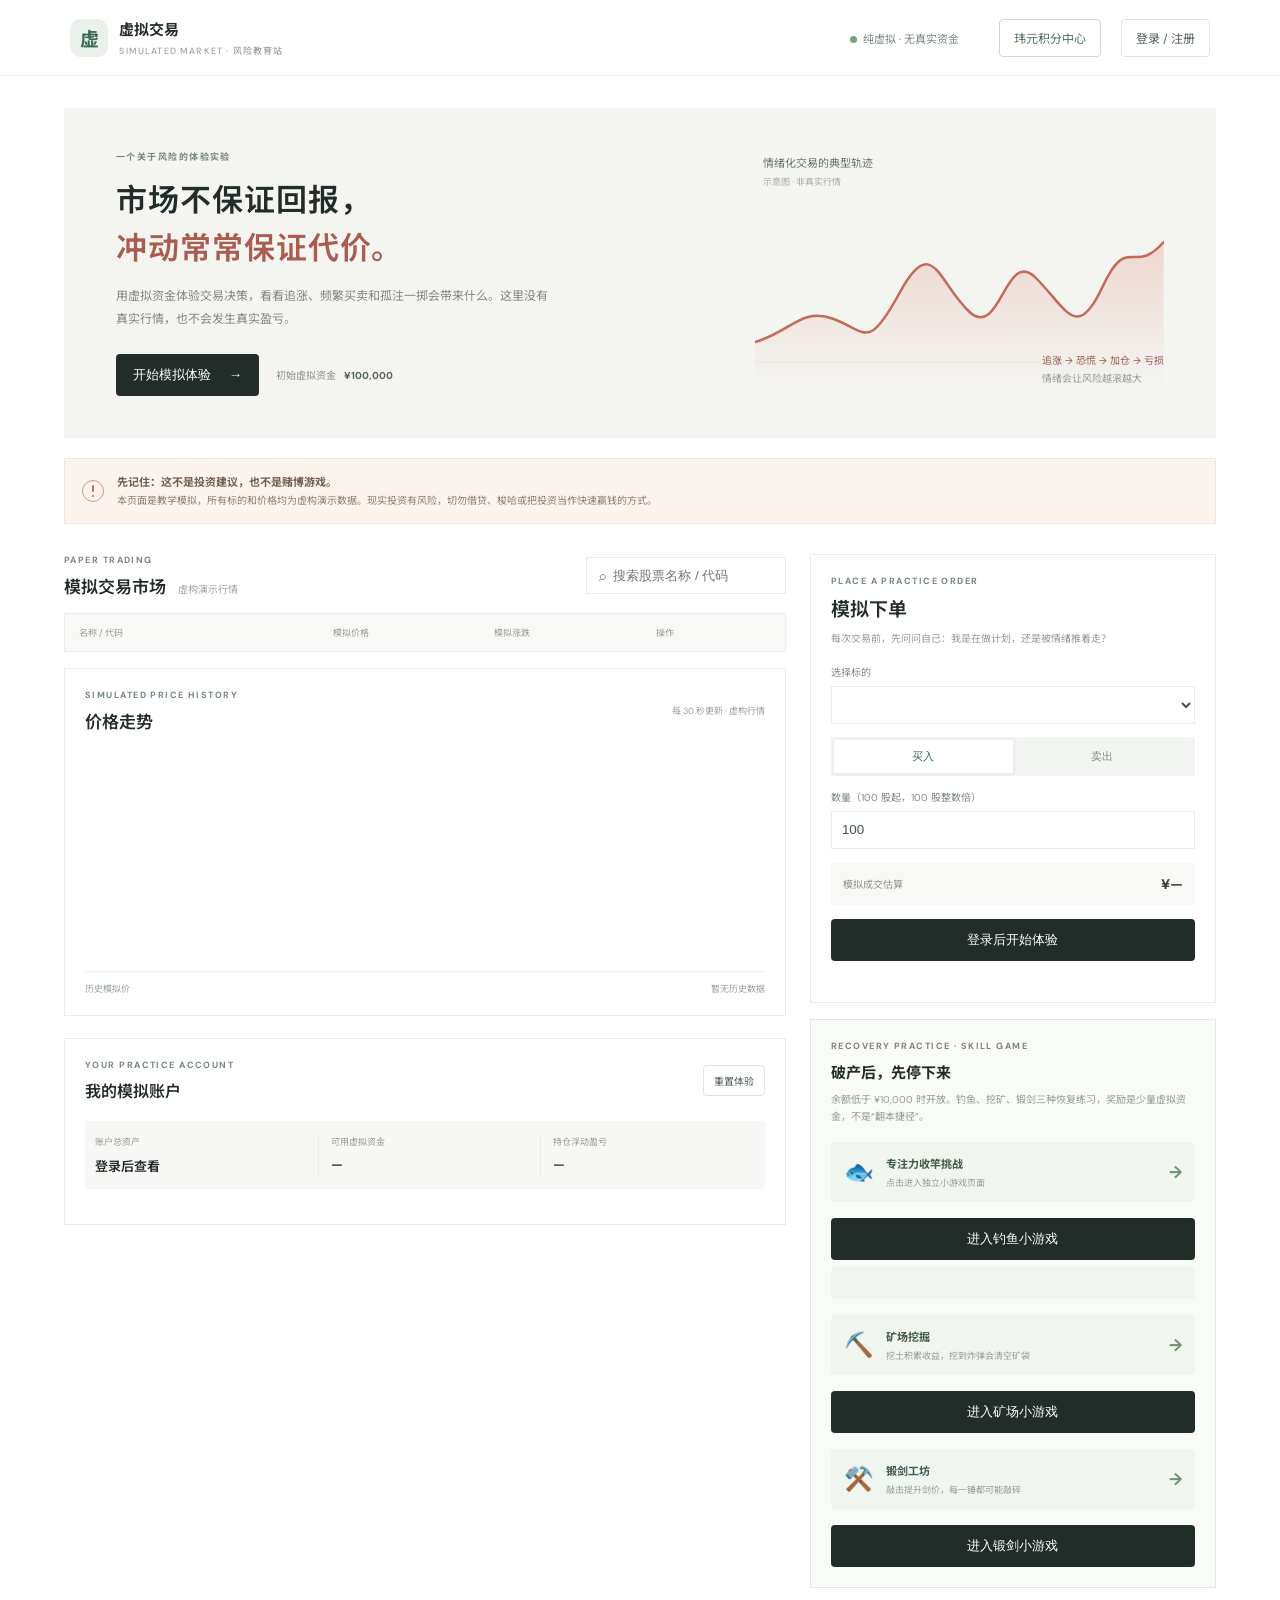
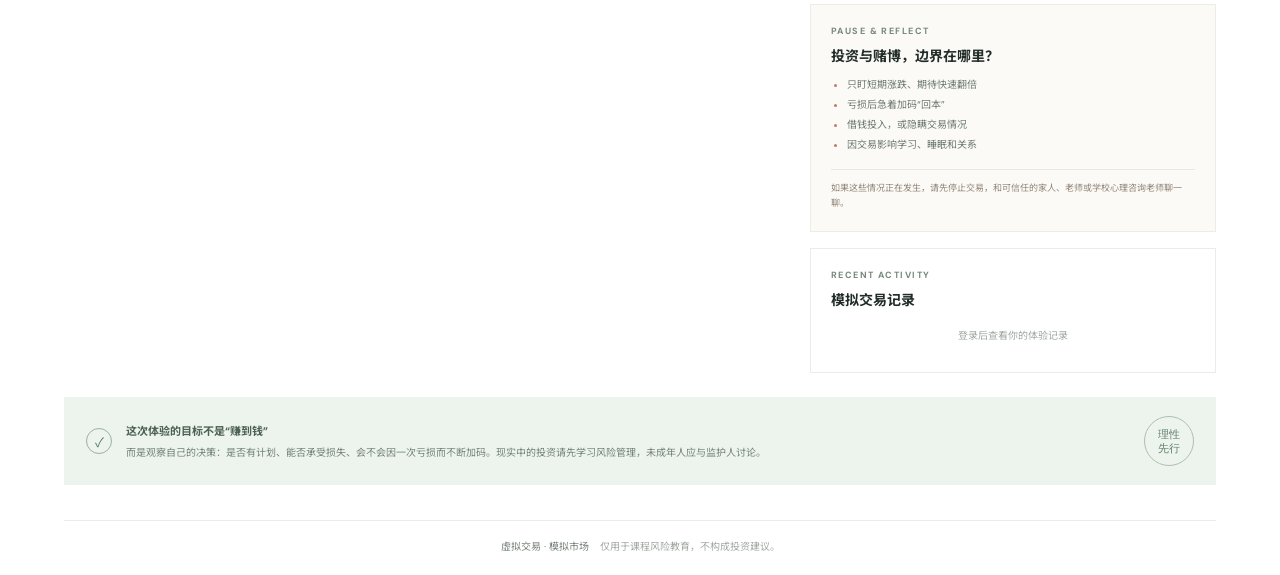
==== index.html @ 13f9c177 "Update brand logo mark for 虚拟交易" ====
<!doctype html><html lang="zh-CN"><head><meta charset="utf-8"><meta name="viewport" content="width=device-width,initial-scale=1"><title>虚拟交易 · 模拟市场</title><link rel="stylesheet" href="style.css?v=admin-20261024-1"><link rel="stylesheet" href="recharge.css"></head><body><header class="top"><a class="brand"><span class="logo">虚</span><span>虚拟交易<small>SIMULATED MARKET · 风险教育站</small></span></a><div class="top-right"><span class="virtual"><i></i>纯虚拟 · 无真实资金</span><span id="walletBadge" class="wallet-badge hidden"></span><span id="account"></span><span id="memberFlag" class="member-flag hidden">✦ 体验会员</span><button id="adminStocksBtn" class="outline hidden">股票管理</button><button id="rechargeBtn" class="outline">玮元积分中心</button><button id="authBtn" class="outline">登录 / 注册</button></div></header>
<main><section class="hero"><div class="hero-text"><div class="eyebrow">一个关于风险的体验实验</div><h1>市场不保证回报，<br><em>冲动常常保证代价。</em></h1><p>用虚拟资金体验交易决策，看看追涨、频繁买卖和孤注一掷会带来什么。这里没有真实行情，也不会发生真实盈亏。</p><div class="hero-actions"><button class="primary" id="startBtn">开始模拟体验 <span>→</span></button><span class="caption">初始虚拟资金 <b>¥100,000</b></span></div></div><div class="hero-visual"><div class="chart-label">情绪化交易的典型轨迹 <small>示意图 · 非真实行情</small></div><svg viewBox="0 0 400 180" preserveAspectRatio="none"><defs><linearGradient id="fill" x1="0" x2="0" y1="0" y2="1"><stop offset="0" stop-color="#d76e5c" stop-opacity=".22"/><stop offset="1" stop-color="#d76e5c" stop-opacity="0"/></linearGradient></defs><path d="M0 130 C35 120 45 95 77 107 S110 140 142 80 S180 72 210 100 S245 35 275 66 S315 130 340 75 S370 65 400 30 L400 180 L0 180Z" fill="url(#fill)"/><path d="M0 130 C35 120 45 95 77 107 S110 140 142 80 S180 72 210 100 S245 35 275 66 S315 130 340 75 S370 65 400 30" fill="none" stroke="#c46a58" stroke-width="2.5" stroke-linecap="round"/><line x1="0" y1="150" x2="400" y2="150" stroke="#e7e5df"/></svg><div class="chart-note">追涨 → 恐慌 → 加仓 → 亏损<br><span>情绪会让风险越滚越大</span></div></div></section>
<div class="notice"><span class="notice-icon" aria-hidden="true"></span><div><b>先记住：这不是投资建议，也不是赌博游戏。</b><span>本页面是教学模拟，所有标的和价格均为虚构演示数据。现实投资有风险，切勿借贷、梭哈或把投资当作快速赢钱的方式。</span></div></div>
<section class="dashboard"><div class="left"><div class="section-title"><div><div class="eyebrow">PAPER TRADING</div><h2>模拟交易市场 <small>虚构演示行情</small></h2></div><input id="search" placeholder="⌕  搜索股票名称 / 代码"></div><div class="market-table"><div class="thead"><span>名称 / 代码</span><span>模拟价格</span><span>模拟涨跌</span><span>操作</span></div><div id="stocks"></div></div>
<div class="panel market-chart"><div class="section-title"><div><div class="eyebrow">SIMULATED PRICE HISTORY</div><h2 id="chartTitle">价格走势</h2></div><span id="chartMeta" class="chart-meta">每 30 秒更新 · 虚构行情</span></div><canvas id="priceChart" aria-label="模拟股票历史价格折线图"></canvas><div class="chart-foot"><span>历史模拟价</span><span id="chartRange">暂无历史数据</span></div></div><div class="panel portfolio"><div class="section-title"><div><div class="eyebrow">YOUR PRACTICE ACCOUNT</div><h2>我的模拟账户</h2></div><button class="text-btn" id="resetBtn">重置体验</button></div><div class="metrics"><div><small>账户总资产</small><b id="total">登录后查看</b></div><div><small>可用虚拟资金</small><b id="cash">—</b></div><div><small>持仓浮动盈亏</small><b id="profit">—</b></div></div><div id="holdings" class="holdings"></div></div></div>
<aside class="right"><div class="panel trade"><div class="eyebrow">PLACE A PRACTICE ORDER</div><h2>模拟下单</h2><p class="hint">每次交易前，先问问自己：我是在做计划，还是被情绪推着走？</p><label>选择标的<select id="tradeStock"></select></label><div class="side-switch"><button class="selected" data-side="买入">买入</button><button data-side="卖出">卖出</button></div><label>数量（100 股起，100 股整数倍）<input type="number" id="quantity" value="100" min="100" step="100"></label><div class="estimate"><span>模拟成交估算</span><b id="estimate">¥—</b></div><button id="orderBtn" class="primary full">登录后开始体验</button><div id="tradeMsg" class="message"></div></div><div class="panel fishing" id="fishingPanel"><div class="eyebrow">RECOVERY PRACTICE · SKILL GAME</div><h3>破产后，先停下来</h3><p class="hint">余额低于 ¥10,000 时开放。钓鱼、挖矿、锻剑三种恢复练习，奖励是少量虚拟资金，不是“翻本捷径”。</p><div class="fishing-preview"><span>🐟</span><div><b>专注力收竿挑战</b><small>点击进入独立小游戏页面</small></div><strong>→</strong></div><button id="castBtn" class="primary full">进入钓鱼小游戏</button><div id="fishingMsg" class="message"></div><div class="fishing-preview"><span aria-hidden="true">⛏️</span><div><b>矿场挖掘</b><small>挖土积累收益，挖到炸弹会清空矿袋</small></div><strong aria-hidden="true">→</strong></div><button id="miningBtn" class="primary full">进入矿场小游戏</button><div id="miningMsg" class="message hidden"></div><div class="fishing-preview"><span aria-hidden="true">⚒️</span><div><b>锻剑工坊</b><small>敲击提升剑价，每一锤都可能敲碎</small></div><strong aria-hidden="true">→</strong></div><button id="forgeBtn" class="primary full">进入锻剑小游戏</button><div id="forgeMsg" class="message hidden"></div></div><div class="panel lesson"><div class="eyebrow">PAUSE & REFLECT</div><h3>投资与赌博，边界在哪里？</h3><ul><li>只盯短期涨跌、期待快速翻倍</li><li>亏损后急着加码“回本”</li><li>借钱投入，或隐瞒交易情况</li><li>因交易影响学习、睡眠和关系</li></ul><div class="lesson-foot">如果这些情况正在发生，请先停止交易，和可信任的家人、老师或学校心理咨询老师聊一聊。</div></div><div class="panel history"><div class="section-title"><div><div class="eyebrow">RECENT ACTIVITY</div><h3>模拟交易记录</h3></div></div><div id="orders" class="orders"><div class="empty">登录后查看你的体验记录</div></div></div></aside></section>
<section class="takeaway"><span class="take-icon">✓</span><div><b>这次体验的目标不是“赚到钱”</b><p>而是观察自己的决策：是否有计划、能否承受损失、会不会因一次亏损而不断加码。现实中的投资请先学习风险管理，未成年人应与监护人讨论。</p></div><div class="take-stamp">理性<br>先行</div></section><footer>虚拟交易 · 模拟市场 <span>仅用于课程风险教育，不构成投资建议。</span></footer></main>
<div class="modal hidden" id="adminStockModal"><div class="dialog"><button class="close" id="adminStockClose">×</button><div class="eyebrow">ADMIN · MARKET CONFIGURATION</div><h2>添加模拟股票</h2><p>管理员可以添加教学用模拟标的。新增股票与其他标的一样，每 30 秒随机波动；不是实时行情。</p><form id="adminStockForm"><label>股票代码<input name="code" required maxlength="16" pattern="[A-Za-z0-9]+" placeholder="例如 SIM001"></label><label>股票名称<input name="name" required minlength="2" maxlength="100" placeholder="例如 示例科技"></label><label>初始模拟价格<input name="price" type="number" required min="0.01" step="0.01" placeholder="例如 25.50"></label><label>类别<input name="category" required maxlength="50" placeholder="例如 教学模拟"></label><button class="primary full">添加到模拟市场</button><div id="adminStockMessage" class="message"></div></form></div></div><div class="modal hidden" id="authModal"><div class="dialog"><button class="close">×</button><div class="eyebrow">JOIN THE PRACTICE</div><h2 id="authTitle">登录模拟账户</h2><p>注册即获 ¥100,000 虚拟练习资金。注册需要邮箱验证码；玮元、积分和会员都只是模拟数据，不涉及真实支付。</p><div class="tabs"><button class="active" data-mode="login">登录</button><button data-mode="register">注册</button></div><form id="authForm"><label>用户名或邮箱<input name="username" required placeholder="请输入用户名或邮箱"></label><label class="email-field hidden">邮箱<input name="email" type="email" placeholder="name@example.com"></label><div class="code-actions hidden"><button type="button" id="sendCodeBtn" class="outline">发送邮箱验证码</button><span id="codeHint" class="code-hint"></span></div><label class="code-field hidden">邮箱验证码<input name="code" inputmode="numeric" maxlength="6" autocomplete="one-time-code" placeholder="6 位数字"></label><label>密码<input name="password" type="password" minlength="6" required placeholder="至少 6 位"></label><button class="primary full">继续</button><div id="authError" class="message"></div></form></div></div>
<div class="modal hidden" id="rechargeModal"><div class="dialog recharge-dialog"><button class="close recharge-close">×</button><div class="eyebrow">SIMULATED WALLET</div><h2>玮元积分中心</h2><p>玮元、积分与会员仅供课堂模拟体验，不可充值真实货币、提现或兑换现金。</p><div class="wallet-summary"><div><small>可用玮元</small><b id="walletBalance">0</b></div><div><small>当前积分</small><b id="pointsBalance">0</b></div><div><small>会员状态</small><b id="membershipStatus">普通用户</b></div></div><div class="tabs recharge-tabs"><button class="active" data-kind="wei">玮元补给</button><button data-kind="points">积分兑换</button><button data-kind="member">会员兑换</button></div><div id="packageList" class="package-list"></div><button id="buyPackageBtn" class="primary full" disabled>选择一项套餐</button><div id="rechargeMessage" class="message"></div><div class="history-title">最近模拟记录</div><div id="rechargeHistory" class="recharge-history"><div class="empty">暂无记录</div></div><div class="mock-note">新注册账户获得 2,000 玮元体验余额。每天可领取一次 500 玮元模拟补给；兑换积分或会员会扣除虚拟玮元，不涉及真实支付。</div></div></div>
<script src="app.js?v=games-20261024-16"></script></body></html>
---- style.css ----
@import url('https://fonts.googleapis.com/css2?family=DM+Sans:wght@400;500;600;700&family=Noto+Sans+SC:wght@400;500;600;700&display=swap');:root{--ink:#222d29;--muted:#7f8a84;--line:#e9ece8;--green:#386c54;--pale:#f5f6f2;--red:#bd6558}*{box-sizing:border-box}body{margin:0;color:var(--ink);font-family:'DM Sans','Noto Sans SC',sans-serif;background:#fff;font-size:13px}.top{height:76px;border-bottom:1px solid var(--line);padding:0 max(calc((100vw - 1160px)/2),5.5%);display:flex;align-items:center;justify-content:space-between}.brand{display:flex;align-items:center;gap:11px;text-decoration:none;color:var(--ink);font-weight:700;font-size:15px}.logo{width:38px;height:38px;border-radius:11px;background:#eaf0ea;color:var(--green);display:grid;place-items:center;font-size:19px}.brand small{display:block;color:#98a39b;font-size:9px;font-weight:500;letter-spacing:.13em;margin-top:4px}.top-right{display:flex;align-items:center;gap:20px}.virtual{font-size:11px;color:#7a887e}.virtual i{display:inline-block;width:7px;height:7px;border-radius:50%;background:#75a278;margin-right:6px}.outline,.text-btn{background:white;border:1px solid #dfe5df;padding:9px 14px;color:#526158;border-radius:4px;cursor:pointer;font:inherit}.top-right .outline{font-size:12px}main{max-width:1160px;margin:auto;padding:0 4px}.hero{margin:32px 0 20px;min-height:300px;background:#f4f5f1;display:flex;justify-content:space-between;overflow:hidden;padding:42px 52px;position:relative}.hero-text{max-width:510px;z-index:1}.eyebrow{font-size:9px;letter-spacing:.16em;font-weight:700;color:#75887b}.hero h1{font-size:31px;line-height:1.55;letter-spacing:.03em;margin:14px 0 11px;font-weight:600}.hero h1 em{font-style:normal;color:#a95c50}.hero-text>p{font-size:12px;color:#7f8982;line-height:1.9;max-width:440px}.hero-actions{display:flex;align-items:center;gap:17px;margin-top:23px}.primary{border:0;color:white;background:var(--ink);padding:12px 17px;border-radius:4px;font:500 12px inherit;cursor:pointer}.primary:hover{background:var(--green)}.primary span{margin-left:14px}.caption{font-size:10px;color:#89948c}.caption b{color:#526458;margin-left:5px}.hero-visual{width:39%;min-width:320px;position:relative;align-self:stretch;display:flex;align-items:center}.hero-visual svg{position:absolute;inset:62px 0 6px;width:100%;height:180px}.chart-label{position:absolute;top:4px;left:8px;font-size:11px;color:#67766c}.chart-label small{display:block;color:#a4ada6;font-size:9px;margin-top:5px}.chart-note{position:absolute;right:0;bottom:8px;font-size:10px;color:#986155;line-height:1.8}.chart-note span{color:#98a098}.notice{display:flex;align-items:center;gap:13px;padding:14px 17px;background:#fbf4ee;border:1px solid #f1e7df;color:#765f51;margin-bottom:30px}.notice-icon{width:22px;height:22px;border:1px solid #d49b7e;color:#b6795c;border-radius:50%;display:grid;place-items:center;position:relative;flex:none}.notice-icon::before,.notice-icon::after{content:"";position:absolute;left:50%;transform:translateX(-50%);background:#b6795c;border-radius:2px}.notice-icon::before{top:4px;width:2px;height:7px}.notice-icon::after{top:14px;width:2px;height:2px}.notice b,.notice span{display:block}.notice b{font-size:11px;margin-bottom:4px}.notice span{font-size:10px;line-height:1.6;color:#927d6f}.dashboard{display:grid;grid-template-columns:minmax(0,1.6fr) minmax(300px,.9fr);gap:24px}.section-title{display:flex;align-items:center;justify-content:space-between}.section-title h2,.trade h2{margin:7px 0 0;font-size:17px;font-weight:600}.section-title h2 small{font-size:10px;color:#9ca69e;font-weight:400;margin-left:8px}.left>.section-title{margin-bottom:15px}.section-title input{width:200px;border:1px solid var(--line);padding:10px 12px;outline:0;font:11px inherit}.market-table{border:1px solid var(--line)}.thead,.stock{display:grid;grid-template-columns:1.6fr 1fr 1fr .75fr;align-items:center;padding:12px 14px;gap:8px}.thead{background:#f8f9f6;color:#97a098;font-size:9px}.stock{border-top:1px solid #eef0ed;min-height:65px}.stock-name b,.stock-name small{display:block}.stock-name b{font-size:12px;font-weight:600}.stock-name small{font-size:9px;color:#9ba49d;margin-top:5px}.price{font-weight:600;font-size:12px}.chg{font-size:11px;color:var(--green)}.chg.down{color:var(--red)}.stock button{border:1px solid #dfe7df;color:var(--green);background:white;padding:6px 10px;border-radius:3px;font-size:10px;cursor:pointer}.panel{border:1px solid var(--line);padding:20px;background:#fff}.portfolio{margin-top:22px}.portfolio h2{font-size:16px}.text-btn{font-size:10px;padding:7px 10px}.metrics{display:grid;grid-template-columns:repeat(3,1fr);margin:19px 0 15px;background:#f7f8f5;padding:14px 10px;gap:8px}.metrics small,.metrics b{display:block}.metrics small{font-size:9px;color:#929d94;margin-bottom:8px}.metrics b{font-size:13px;font-weight:600}.metrics div+div{border-left:1px solid #e9ece8;padding-left:12px}.holdings{font-size:10px}.holding{display:grid;grid-template-columns:1fr 1fr 1fr;padding:11px 2px;border-top:1px solid #eff1ee;color:#69776e}.holding b{font-weight:500}.right{display:flex;flex-direction:column;gap:16px}.trade h2{font-size:19px}.hint{font-size:10px;line-height:1.7;color:#929c95;margin:8px 0 17px}.trade label,.dialog label{display:block;font-size:10px;color:#7f8a82;margin:13px 0}.trade select,.trade input,.dialog input{display:block;width:100%;height:38px;border:1px solid var(--line);background:white;margin-top:7px;padding:0 10px;color:#45544b;font:11px inherit;outline:0}.side-switch{display:flex;background:#f2f4f1;padding:3px;margin:13px 0}.side-switch button{flex:1;border:0;background:transparent;padding:9px;color:#7b877f;cursor:pointer;font-size:11px}.side-switch button.selected{background:white;color:var(--green);box-shadow:0 1px 4px #14251a12}.estimate{display:flex;align-items:center;justify-content:space-between;background:#f8f9f6;padding:12px;margin:14px 0;color:#8a958d;font-size:10px}.estimate b{font-size:14px;color:#334139}.full{width:100%}.message{min-height:14px;color:var(--red);font-size:10px;line-height:1.6;margin-top:7px}.lesson{background:#fbfaf6;border-color:#eeece3}.lesson h3,.history h3{font-size:14px;margin:8px 0 10px}.lesson ul{padding-left:16px;margin:9px 0 14px;color:#707c73;font-size:10px;line-height:2}.lesson li::marker{color:#c07a66}.lesson-foot{border-top:1px solid #ebe8de;padding-top:11px;font-size:9px;line-height:1.7;color:#95877a}.history{padding-bottom:12px}.history h3{margin-bottom:0}.orders{max-height:220px;overflow:auto}.order{display:flex;justify-content:space-between;align-items:center;padding:11px 0;border-top:1px solid #eff1ee;font-size:10px}.order b{font-size:10px}.order small{display:block;color:#a0a9a2;margin-top:4px}.buy{color:var(--green)}.sell{color:var(--red)}.empty{padding:18px 8px;color:#a0aaa2;font-size:10px;text-align:center}.takeaway{display:flex;align-items:center;gap:14px;margin:24px 0 35px;background:#edf3ed;padding:19px 22px;color:#4c6252}.take-icon{width:26px;height:26px;border:1px solid #9bb29d;color:#588060;border-radius:50%;display:grid;place-items:center;flex:none}.takeaway b{font-size:11px}.takeaway p{font-size:10px;line-height:1.7;color:#75847a;margin:5px 0 0}.take-stamp{margin-left:auto;border:1px solid #aec0ad;border-radius:50%;width:50px;height:50px;display:grid;place-items:center;text-align:center;font:11px/1.3 serif;color:#64816a;flex:none}footer{border-top:1px solid var(--line);padding:17px 0 22px;text-align:center;font-size:10px;color:#76847a}footer span{color:#a0aaa2;margin-left:8px}.modal{position:fixed;inset:0;background:#17241dbb;z-index:5;display:grid;place-items:center;padding:15px}.hidden{display:none!important}.dialog{background:white;width:min(400px,100%);padding:32px;position:relative}.close{position:absolute;right:17px;top:12px;border:0;background:none;font-size:24px;color:#929d95;cursor:pointer}.dialog h2{font-size:19px;margin:10px 0}.dialog>p{font-size:10px;line-height:1.7;color:#8a958d}.tabs{display:flex;border-bottom:1px solid var(--line);margin-top:18px}.tabs button{flex:1;border:0;background:white;color:#9ba49d;padding:10px;cursor:pointer;font-size:11px}.tabs button.active{color:var(--green);border-bottom:2px solid var(--green)}.dialog form{margin-top:13px}@media(max-width:800px){.top{padding:0 17px;height:67px}.top-right{gap:9px}.virtual{font-size:0}.virtual i{font-size:initial}.brand{font-size:13px}.brand small{font-size:8px}.hero{margin:16px 0;padding:28px 22px;min-height:310px}.hero h1{font-size:25px}.hero-visual{position:absolute;right:-65px;bottom:0;width:53%;min-width:0;height:190px;opacity:.38}.hero-text>p{max-width:90%}.dashboard{grid-template-columns:1fr;gap:16px}.right{display:grid;grid-template-columns:1fr}.section-title input{width:150px}.notice{align-items:flex-start}.metrics{grid-template-columns:1fr 1fr 1fr}.metrics b{font-size:11px}.takeaway{margin-bottom:24px}main{padding:0 13px}.hero-actions{flex-wrap:wrap}.thead,.stock{grid-template-columns:1.3fr 1fr .8fr .55fr;padding:11px 8px;gap:5px}.stock button{padding:6px}.portfolio{margin-top:15px}}

.market-chart{margin-top:16px}.market-chart canvas{display:block;width:100%;height:220px;margin-top:18px}.chart-meta,.chart-foot{font-size:9px;color:#98a39b}.chart-foot{display:flex;justify-content:space-between;border-top:1px solid #eff1ee;padding-top:10px}.fishing{background:#f8fbf6;border-color:#dfe9df}.fishing h3{margin:9px 0 5px;font-size:15px}.fishing-track{height:30px;border-radius:16px;background:#e9eeea;position:relative;margin:19px 0 15px;overflow:hidden}.fishing-zone{position:absolute;left:64%;width:16%;height:100%;background:#b8d9bb;border-left:1px solid #6c9b72;border-right:1px solid #6c9b72}.fishing-track i{position:absolute;left:0;top:4px;width:3px;height:22px;background:#bd6558;z-index:1}.fishing-track i.moving{animation:castMove 1.35s linear infinite alternate}@keyframes castMove{from{left:0}to{left:calc(100% - 3px)}}.fishing button:disabled{opacity:.55;cursor:not-allowed}

.fishing-track i{width:6px;height:28px;top:1px;border-radius:4px;box-shadow:0 0 0 3px #bd655822}.fishing-running{border-color:#8eb391;background:#f3faf1}.fishing-running .fishing-track{outline:2px solid #8eb391}.fishing-running #castBtn{background:#a95c50}.fishing #fishingMsg{min-height:32px;padding:8px 10px;border-radius:4px;background:#f1f5ef;color:#506b55;font-size:11px}

.fishing-preview{display:flex;align-items:center;gap:12px;padding:13px;background:#f1f5ef;border-radius:4px;margin:16px 0}.fishing-preview>span{font-size:24px}.fishing-preview div{flex:1}.fishing-preview b,.fishing-preview small{display:block}.fishing-preview b{font-size:11px;color:#435b49}.fishing-preview small{font-size:9px;color:#94a096;margin-top:5px}.fishing-preview strong{color:#719176;font-size:17px}

.dashboard,.dashboard>.left,.dashboard>.right,.market-chart,.market-table{min-width:0;max-width:100%}.market-chart{overflow:hidden}.market-chart .section-title{min-width:0;flex-wrap:wrap;gap:8px}.market-chart .section-title>div{min-width:0}.chart-meta{max-width:48%;text-align:right;white-space:normal}.market-chart canvas{width:100%;max-width:100%;min-width:0}@media(max-width:800px){.top{height:auto;min-height:67px;flex-wrap:wrap;gap:8px;padding:9px 14px}.top-right{flex:1 1 200px;min-width:0;flex-wrap:wrap;justify-content:flex-end;gap:6px}.top-right .outline{padding:7px 8px}.top-right .wallet-badge,.top-right .member-flag{font-size:9px;padding:4px 6px}.thead,.stock{grid-template-columns:minmax(0,1.2fr) minmax(66px,.9fr) minmax(50px,.7fr) minmax(52px,.65fr);min-width:0}.stock>* ,.thead>*{min-width:0;overflow-wrap:anywhere}.stock button{white-space:nowrap;padding:5px 5px;font-size:9px}}

.stock,.stock *{cursor:pointer}.stock:hover{background:#f8faf6}.stock:hover .stock-name b{color:var(--green)}
.stock-actions{display:flex;align-items:center;gap:5px;flex-wrap:wrap}.stock-actions .delete-stock-btn{border-color:#ead9d5;color:#a95549}.stock-actions button:disabled{opacity:.55;cursor:wait}
@media(max-width:800px){.thead,.stock{grid-template-columns:minmax(0,1.2fr) minmax(66px,.9fr) minmax(50px,.7fr) minmax(88px,1.25fr);padding-left:6px;padding-right:6px;gap:4px}.stock-actions{gap:3px}.stock-actions button{padding:5px 4px;font-size:9px}}
.primary:disabled{opacity:.78;cursor:not-allowed}.primary:disabled:hover{background:var(--ink)}

/* 邮箱验证码（注册） */
.code-actions{display:flex;align-items:center;gap:10px;margin:-4px 0 10px;flex-wrap:wrap}
.code-actions .outline{padding:7px 10px;font-size:10px;white-space:nowrap}
.code-hint{font-size:9px;line-height:1.5;color:#8a958d}
.code-field input{letter-spacing:.18em;font-weight:600}

/* 管理员标识 */
.admin-badge{display:inline-block;margin-left:6px;padding:2px 6px;border:1px solid #c9a24a;border-radius:3px;background:#f6edd9;color:#8a641f;font-size:9px;font-weight:700;letter-spacing:.08em;vertical-align:middle}
---- recharge.css ----
.wallet-badge{font-size:10px;color:#55735e;background:#edf3ed;border-radius:20px;padding:7px 10px;white-space:nowrap}.recharge-dialog{width:min(540px,100%);max-height:90vh;overflow:auto}.wallet-summary{display:grid;grid-template-columns:repeat(3,1fr);background:#f5f7f3;padding:13px 9px;margin:18px 0 12px;gap:5px}.wallet-summary>div+div{border-left:1px solid #e1e8df;padding-left:12px}.wallet-summary small,.wallet-summary b{display:block}.wallet-summary small{font-size:9px;color:#89968d;margin-bottom:6px}.wallet-summary b{font-size:14px;color:#34463a}.recharge-tabs{margin:12px 0 14px}.package-list{display:grid;grid-template-columns:repeat(3,1fr);gap:9px}.package{border:1px solid #e5eae4;background:#fff;padding:13px 10px;text-align:left;cursor:pointer;min-height:98px;color:#334139;transition:.15s}.package:hover,.package.selected{border-color:#668a6c;background:#f6f9f5;box-shadow:0 0 0 1px #668a6c inset}.package b,.package span,.package small{display:block}.package b{font-size:13px;margin-bottom:8px}.package span{font-size:10px;color:#738077}.package small{font-size:9px;color:#a0aaa2;margin-top:8px}.history-title{font-size:10px;font-weight:600;color:#64736a;margin-top:16px;padding-top:12px;border-top:1px solid #edf0eb}.recharge-history{max-height:120px;overflow:auto}.recharge-row{display:flex;justify-content:space-between;gap:10px;padding:8px 1px;border-bottom:1px solid #f0f2ee;font-size:9px;color:#68766d}.recharge-row small{display:block;color:#a0aaa2;margin-top:4px}.recharge-row b{color:#536f58;white-space:nowrap;font-size:10px}.mock-note{margin-top:12px;background:#faf6ed;color:#927e5d;padding:9px 10px;font-size:9px;line-height:1.6}.recharge-dialog .message{min-height:16px}.top-right #rechargeBtn{border-color:#cddbcf;color:#4e7357}.top-right #rechargeBtn:hover{background:#f3f7f2}@media(max-width:800px){.top-right{gap:6px}.top-right .outline{padding:7px 8px;font-size:10px}.wallet-badge{padding:6px 7px;font-size:9px}.recharge-dialog{padding:25px 20px}.package-list{gap:6px}.package{padding:11px 7px}.package b{font-size:11px}.wallet-summary b{font-size:12px}.wallet-summary>div+div{padding-left:7px}}
.member-flag{font-size:10px;font-weight:600;color:#8a672a;background:linear-gradient(135deg,#fbf2d8,#f4e4b9);border:1px solid #ead69e;border-radius:20px;padding:6px 10px;white-space:nowrap;box-shadow:inset 0 1px #fff8}.member-flag::first-letter{color:#bb9147}#memberFlag.hidden{display:none!important}.wallet-summary #membershipStatus{color:#8a672a}
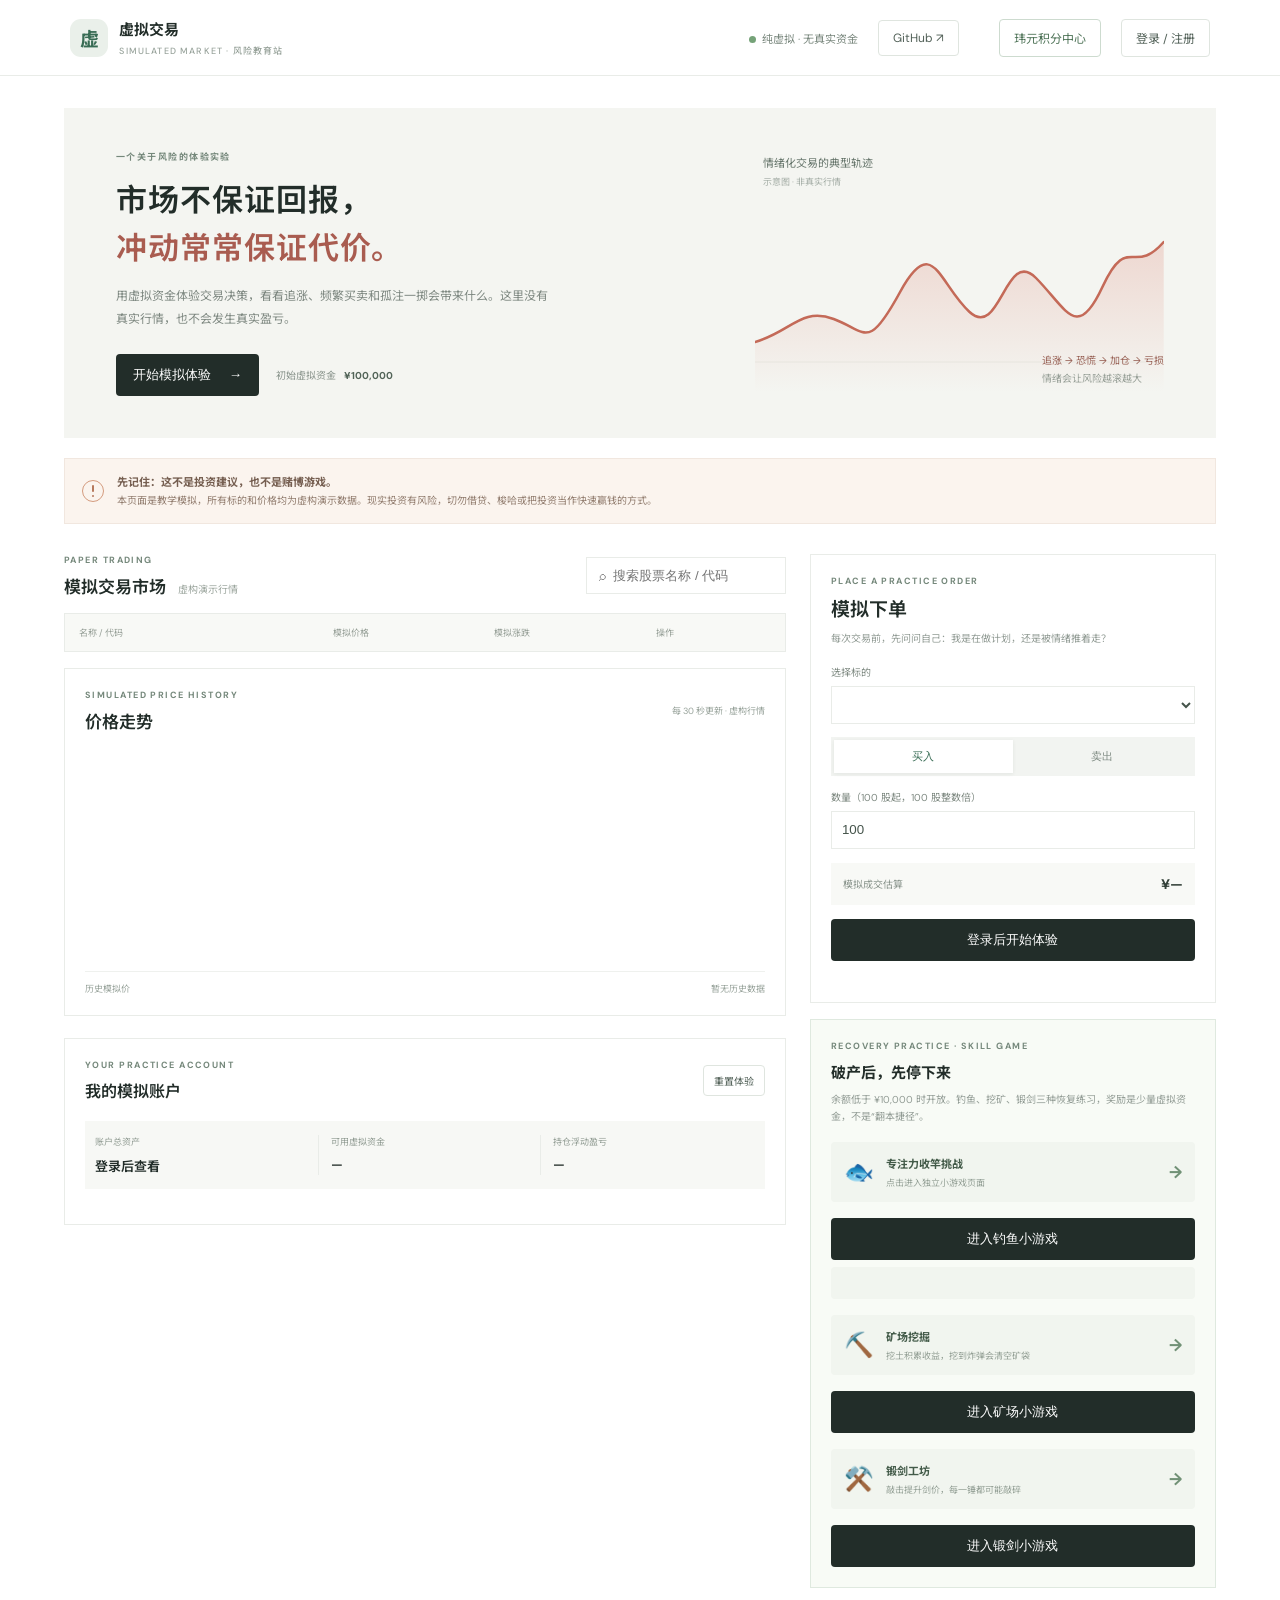
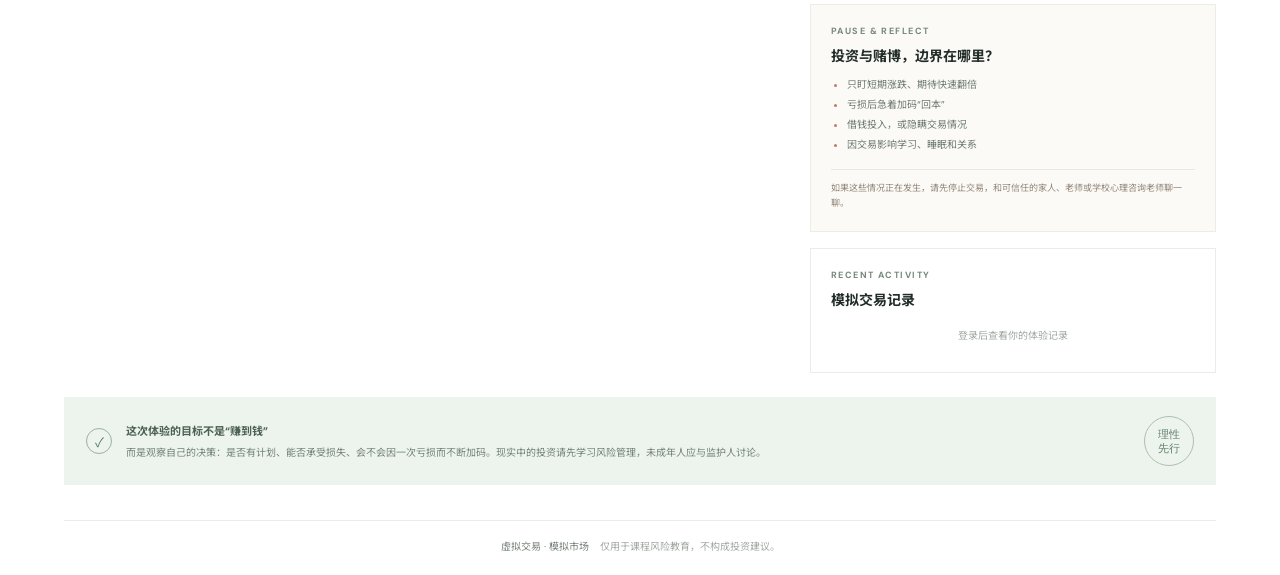
==== commit 91205164: "Add GitHub repository links to site navigation" ====
--- a/index.html
+++ b/index.html
@@ -1,4 +1,4 @@
-<!doctype html><html lang="zh-CN"><head><meta charset="utf-8"><meta name="viewport" content="width=device-width,initial-scale=1"><title>虚拟交易 · 模拟市场</title><link rel="stylesheet" href="style.css?v=admin-20261024-1"><link rel="stylesheet" href="recharge.css"></head><body><header class="top"><a class="brand"><span class="logo">虚</span><span>虚拟交易<small>SIMULATED MARKET · 风险教育站</small></span></a><div class="top-right"><span class="virtual"><i></i>纯虚拟 · 无真实资金</span><span id="walletBadge" class="wallet-badge hidden"></span><span id="account"></span><span id="memberFlag" class="member-flag hidden">✦ 体验会员</span><button id="adminStocksBtn" class="outline hidden">股票管理</button><button id="rechargeBtn" class="outline">玮元积分中心</button><button id="authBtn" class="outline">登录 / 注册</button></div></header>
+<!doctype html><html lang="zh-CN"><head><meta charset="utf-8"><meta name="viewport" content="width=device-width,initial-scale=1"><title>虚拟交易 · 模拟市场</title><link rel="stylesheet" href="style.css?v=github-link-20261025-1"><link rel="stylesheet" href="recharge.css"></head><body><header class="top"><a class="brand"><span class="logo">虚</span><span>虚拟交易<small>SIMULATED MARKET · 风险教育站</small></span></a><div class="top-right"><span class="virtual"><i></i>纯虚拟 · 无真实资金</span><a class="outline repo-link" href="https://github.com/yjysxyz/Virtual-Trader" target="_blank" rel="noopener noreferrer" aria-label="在新标签页打开本项目 GitHub 仓库">GitHub ↗</a><span id="walletBadge" class="wallet-badge hidden"></span><span id="account"></span><span id="memberFlag" class="member-flag hidden">✦ 体验会员</span><button id="adminStocksBtn" class="outline hidden">股票管理</button><button id="rechargeBtn" class="outline">玮元积分中心</button><button id="authBtn" class="outline">登录 / 注册</button></div></header>
 <main><section class="hero"><div class="hero-text"><div class="eyebrow">一个关于风险的体验实验</div><h1>市场不保证回报，<br><em>冲动常常保证代价。</em></h1><p>用虚拟资金体验交易决策，看看追涨、频繁买卖和孤注一掷会带来什么。这里没有真实行情，也不会发生真实盈亏。</p><div class="hero-actions"><button class="primary" id="startBtn">开始模拟体验 <span>→</span></button><span class="caption">初始虚拟资金 <b>¥100,000</b></span></div></div><div class="hero-visual"><div class="chart-label">情绪化交易的典型轨迹 <small>示意图 · 非真实行情</small></div><svg viewBox="0 0 400 180" preserveAspectRatio="none"><defs><linearGradient id="fill" x1="0" x2="0" y1="0" y2="1"><stop offset="0" stop-color="#d76e5c" stop-opacity=".22"/><stop offset="1" stop-color="#d76e5c" stop-opacity="0"/></linearGradient></defs><path d="M0 130 C35 120 45 95 77 107 S110 140 142 80 S180 72 210 100 S245 35 275 66 S315 130 340 75 S370 65 400 30 L400 180 L0 180Z" fill="url(#fill)"/><path d="M0 130 C35 120 45 95 77 107 S110 140 142 80 S180 72 210 100 S245 35 275 66 S315 130 340 75 S370 65 400 30" fill="none" stroke="#c46a58" stroke-width="2.5" stroke-linecap="round"/><line x1="0" y1="150" x2="400" y2="150" stroke="#e7e5df"/></svg><div class="chart-note">追涨 → 恐慌 → 加仓 → 亏损<br><span>情绪会让风险越滚越大</span></div></div></section>
 <div class="notice"><span class="notice-icon" aria-hidden="true"></span><div><b>先记住：这不是投资建议，也不是赌博游戏。</b><span>本页面是教学模拟，所有标的和价格均为虚构演示数据。现实投资有风险，切勿借贷、梭哈或把投资当作快速赢钱的方式。</span></div></div>
 <section class="dashboard"><div class="left"><div class="section-title"><div><div class="eyebrow">PAPER TRADING</div><h2>模拟交易市场 <small>虚构演示行情</small></h2></div><input id="search" placeholder="⌕  搜索股票名称 / 代码"></div><div class="market-table"><div class="thead"><span>名称 / 代码</span><span>模拟价格</span><span>模拟涨跌</span><span>操作</span></div><div id="stocks"></div></div>
--- a/style.css
+++ b/style.css
@@ -21,3 +21,4 @@
 
 /* 管理员标识 */
 .admin-badge{display:inline-block;margin-left:6px;padding:2px 6px;border:1px solid #c9a24a;border-radius:3px;background:#f6edd9;color:#8a641f;font-size:9px;font-weight:700;letter-spacing:.08em;vertical-align:middle}
+.repo-link{text-decoration:none;white-space:nowrap}
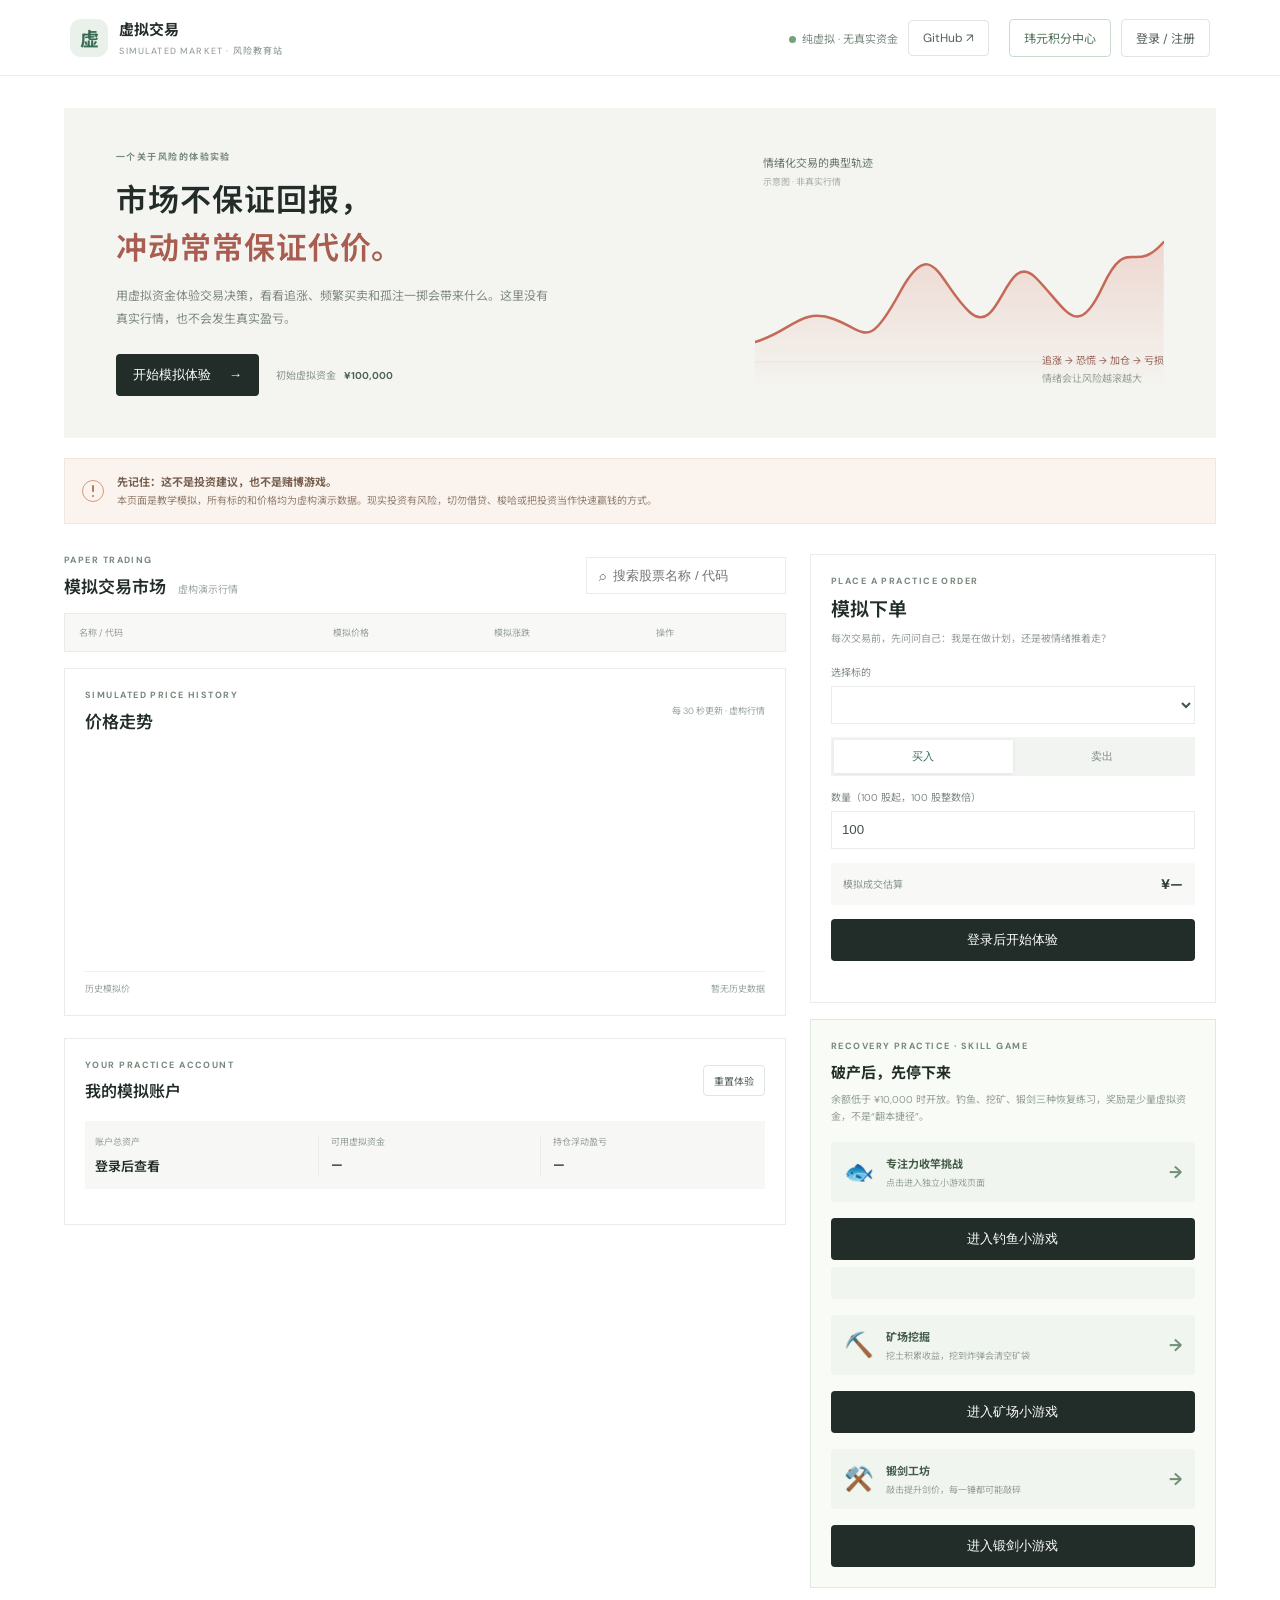
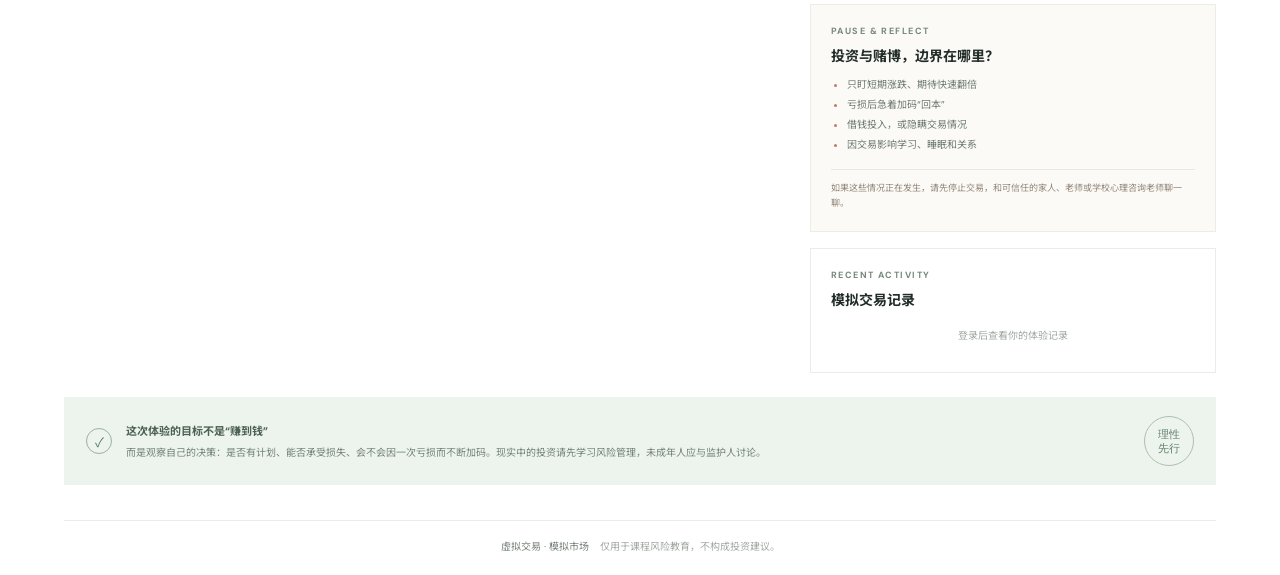
==== commit 4543fe4e: "Add member points exchange bonus and streamline header UI" ====
--- a/index.html
+++ b/index.html
@@ -1,10 +1,10 @@
-<!doctype html><html lang="zh-CN"><head><meta charset="utf-8"><meta name="viewport" content="width=device-width,initial-scale=1"><title>虚拟交易 · 模拟市场</title><link rel="stylesheet" href="style.css?v=github-link-20261025-1"><link rel="stylesheet" href="recharge.css"></head><body><header class="top"><a class="brand"><span class="logo">虚</span><span>虚拟交易<small>SIMULATED MARKET · 风险教育站</small></span></a><div class="top-right"><span class="virtual"><i></i>纯虚拟 · 无真实资金</span><a class="outline repo-link" href="https://github.com/yjysxyz/Virtual-Trader" target="_blank" rel="noopener noreferrer" aria-label="在新标签页打开本项目 GitHub 仓库">GitHub ↗</a><span id="walletBadge" class="wallet-badge hidden"></span><span id="account"></span><span id="memberFlag" class="member-flag hidden">✦ 体验会员</span><button id="adminStocksBtn" class="outline hidden">股票管理</button><button id="rechargeBtn" class="outline">玮元积分中心</button><button id="authBtn" class="outline">登录 / 注册</button></div></header>
+<!doctype html><html lang="zh-CN"><head><meta charset="utf-8"><meta name="viewport" content="width=device-width,initial-scale=1"><title>虚拟交易 · 模拟市场</title><link rel="stylesheet" href="style.css?v=ui-20261026-3"><link rel="stylesheet" href="recharge.css"></head><body><header class="top"><a class="brand"><span class="logo">虚</span><span>虚拟交易<small>SIMULATED MARKET · 风险教育站</small></span></a><div class="top-right"><span class="virtual"><i></i>纯虚拟 · 无真实资金</span><a class="outline repo-link" href="https://github.com/yjysxyz/Virtual-Trader" target="_blank" rel="noopener noreferrer" aria-label="在新标签页打开本项目 GitHub 仓库">GitHub ↗</a><span id="walletBadge" class="wallet-badge hidden"></span><span id="account"></span><span id="memberFlag" class="member-flag hidden">✦ 体验会员</span><button id="swapBtn" class="outline hidden">股票互换</button><button id="rechargeBtn" class="outline">玮元积分中心</button><button id="authBtn" class="outline">登录 / 注册</button></div></header><div id="adminBar" class="admin-bar hidden"><span>管理员工具</span><button id="adminStocksBtn" class="outline">股票管理</button><button id="adminUsersBtn" class="outline">用户管理</button></div>
 <main><section class="hero"><div class="hero-text"><div class="eyebrow">一个关于风险的体验实验</div><h1>市场不保证回报，<br><em>冲动常常保证代价。</em></h1><p>用虚拟资金体验交易决策，看看追涨、频繁买卖和孤注一掷会带来什么。这里没有真实行情，也不会发生真实盈亏。</p><div class="hero-actions"><button class="primary" id="startBtn">开始模拟体验 <span>→</span></button><span class="caption">初始虚拟资金 <b>¥100,000</b></span></div></div><div class="hero-visual"><div class="chart-label">情绪化交易的典型轨迹 <small>示意图 · 非真实行情</small></div><svg viewBox="0 0 400 180" preserveAspectRatio="none"><defs><linearGradient id="fill" x1="0" x2="0" y1="0" y2="1"><stop offset="0" stop-color="#d76e5c" stop-opacity=".22"/><stop offset="1" stop-color="#d76e5c" stop-opacity="0"/></linearGradient></defs><path d="M0 130 C35 120 45 95 77 107 S110 140 142 80 S180 72 210 100 S245 35 275 66 S315 130 340 75 S370 65 400 30 L400 180 L0 180Z" fill="url(#fill)"/><path d="M0 130 C35 120 45 95 77 107 S110 140 142 80 S180 72 210 100 S245 35 275 66 S315 130 340 75 S370 65 400 30" fill="none" stroke="#c46a58" stroke-width="2.5" stroke-linecap="round"/><line x1="0" y1="150" x2="400" y2="150" stroke="#e7e5df"/></svg><div class="chart-note">追涨 → 恐慌 → 加仓 → 亏损<br><span>情绪会让风险越滚越大</span></div></div></section>
 <div class="notice"><span class="notice-icon" aria-hidden="true"></span><div><b>先记住：这不是投资建议，也不是赌博游戏。</b><span>本页面是教学模拟，所有标的和价格均为虚构演示数据。现实投资有风险，切勿借贷、梭哈或把投资当作快速赢钱的方式。</span></div></div>
 <section class="dashboard"><div class="left"><div class="section-title"><div><div class="eyebrow">PAPER TRADING</div><h2>模拟交易市场 <small>虚构演示行情</small></h2></div><input id="search" placeholder="⌕  搜索股票名称 / 代码"></div><div class="market-table"><div class="thead"><span>名称 / 代码</span><span>模拟价格</span><span>模拟涨跌</span><span>操作</span></div><div id="stocks"></div></div>
 <div class="panel market-chart"><div class="section-title"><div><div class="eyebrow">SIMULATED PRICE HISTORY</div><h2 id="chartTitle">价格走势</h2></div><span id="chartMeta" class="chart-meta">每 30 秒更新 · 虚构行情</span></div><canvas id="priceChart" aria-label="模拟股票历史价格折线图"></canvas><div class="chart-foot"><span>历史模拟价</span><span id="chartRange">暂无历史数据</span></div></div><div class="panel portfolio"><div class="section-title"><div><div class="eyebrow">YOUR PRACTICE ACCOUNT</div><h2>我的模拟账户</h2></div><button class="text-btn" id="resetBtn">重置体验</button></div><div class="metrics"><div><small>账户总资产</small><b id="total">登录后查看</b></div><div><small>可用虚拟资金</small><b id="cash">—</b></div><div><small>持仓浮动盈亏</small><b id="profit">—</b></div></div><div id="holdings" class="holdings"></div></div></div>
 <aside class="right"><div class="panel trade"><div class="eyebrow">PLACE A PRACTICE ORDER</div><h2>模拟下单</h2><p class="hint">每次交易前，先问问自己：我是在做计划，还是被情绪推着走？</p><label>选择标的<select id="tradeStock"></select></label><div class="side-switch"><button class="selected" data-side="买入">买入</button><button data-side="卖出">卖出</button></div><label>数量（100 股起，100 股整数倍）<input type="number" id="quantity" value="100" min="100" step="100"></label><div class="estimate"><span>模拟成交估算</span><b id="estimate">¥—</b></div><button id="orderBtn" class="primary full">登录后开始体验</button><div id="tradeMsg" class="message"></div></div><div class="panel fishing" id="fishingPanel"><div class="eyebrow">RECOVERY PRACTICE · SKILL GAME</div><h3>破产后，先停下来</h3><p class="hint">余额低于 ¥10,000 时开放。钓鱼、挖矿、锻剑三种恢复练习，奖励是少量虚拟资金，不是“翻本捷径”。</p><div class="fishing-preview"><span>🐟</span><div><b>专注力收竿挑战</b><small>点击进入独立小游戏页面</small></div><strong>→</strong></div><button id="castBtn" class="primary full">进入钓鱼小游戏</button><div id="fishingMsg" class="message"></div><div class="fishing-preview"><span aria-hidden="true">⛏️</span><div><b>矿场挖掘</b><small>挖土积累收益，挖到炸弹会清空矿袋</small></div><strong aria-hidden="true">→</strong></div><button id="miningBtn" class="primary full">进入矿场小游戏</button><div id="miningMsg" class="message hidden"></div><div class="fishing-preview"><span aria-hidden="true">⚒️</span><div><b>锻剑工坊</b><small>敲击提升剑价，每一锤都可能敲碎</small></div><strong aria-hidden="true">→</strong></div><button id="forgeBtn" class="primary full">进入锻剑小游戏</button><div id="forgeMsg" class="message hidden"></div></div><div class="panel lesson"><div class="eyebrow">PAUSE & REFLECT</div><h3>投资与赌博，边界在哪里？</h3><ul><li>只盯短期涨跌、期待快速翻倍</li><li>亏损后急着加码“回本”</li><li>借钱投入，或隐瞒交易情况</li><li>因交易影响学习、睡眠和关系</li></ul><div class="lesson-foot">如果这些情况正在发生，请先停止交易，和可信任的家人、老师或学校心理咨询老师聊一聊。</div></div><div class="panel history"><div class="section-title"><div><div class="eyebrow">RECENT ACTIVITY</div><h3>模拟交易记录</h3></div></div><div id="orders" class="orders"><div class="empty">登录后查看你的体验记录</div></div></div></aside></section>
 <section class="takeaway"><span class="take-icon">✓</span><div><b>这次体验的目标不是“赚到钱”</b><p>而是观察自己的决策：是否有计划、能否承受损失、会不会因一次亏损而不断加码。现实中的投资请先学习风险管理，未成年人应与监护人讨论。</p></div><div class="take-stamp">理性<br>先行</div></section><footer>虚拟交易 · 模拟市场 <span>仅用于课程风险教育，不构成投资建议。</span></footer></main>
-<div class="modal hidden" id="adminStockModal"><div class="dialog"><button class="close" id="adminStockClose">×</button><div class="eyebrow">ADMIN · MARKET CONFIGURATION</div><h2>添加模拟股票</h2><p>管理员可以添加教学用模拟标的。新增股票与其他标的一样，每 30 秒随机波动；不是实时行情。</p><form id="adminStockForm"><label>股票代码<input name="code" required maxlength="16" pattern="[A-Za-z0-9]+" placeholder="例如 SIM001"></label><label>股票名称<input name="name" required minlength="2" maxlength="100" placeholder="例如 示例科技"></label><label>初始模拟价格<input name="price" type="number" required min="0.01" step="0.01" placeholder="例如 25.50"></label><label>类别<input name="category" required maxlength="50" placeholder="例如 教学模拟"></label><button class="primary full">添加到模拟市场</button><div id="adminStockMessage" class="message"></div></form></div></div><div class="modal hidden" id="authModal"><div class="dialog"><button class="close">×</button><div class="eyebrow">JOIN THE PRACTICE</div><h2 id="authTitle">登录模拟账户</h2><p>注册即获 ¥100,000 虚拟练习资金。注册需要邮箱验证码；玮元、积分和会员都只是模拟数据，不涉及真实支付。</p><div class="tabs"><button class="active" data-mode="login">登录</button><button data-mode="register">注册</button></div><form id="authForm"><label>用户名或邮箱<input name="username" required placeholder="请输入用户名或邮箱"></label><label class="email-field hidden">邮箱<input name="email" type="email" placeholder="name@example.com"></label><div class="code-actions hidden"><button type="button" id="sendCodeBtn" class="outline">发送邮箱验证码</button><span id="codeHint" class="code-hint"></span></div><label class="code-field hidden">邮箱验证码<input name="code" inputmode="numeric" maxlength="6" autocomplete="one-time-code" placeholder="6 位数字"></label><label>密码<input name="password" type="password" minlength="6" required placeholder="至少 6 位"></label><button class="primary full">继续</button><div id="authError" class="message"></div></form></div></div>
-<div class="modal hidden" id="rechargeModal"><div class="dialog recharge-dialog"><button class="close recharge-close">×</button><div class="eyebrow">SIMULATED WALLET</div><h2>玮元积分中心</h2><p>玮元、积分与会员仅供课堂模拟体验，不可充值真实货币、提现或兑换现金。</p><div class="wallet-summary"><div><small>可用玮元</small><b id="walletBalance">0</b></div><div><small>当前积分</small><b id="pointsBalance">0</b></div><div><small>会员状态</small><b id="membershipStatus">普通用户</b></div></div><div class="tabs recharge-tabs"><button class="active" data-kind="wei">玮元补给</button><button data-kind="points">积分兑换</button><button data-kind="member">会员兑换</button></div><div id="packageList" class="package-list"></div><button id="buyPackageBtn" class="primary full" disabled>选择一项套餐</button><div id="rechargeMessage" class="message"></div><div class="history-title">最近模拟记录</div><div id="rechargeHistory" class="recharge-history"><div class="empty">暂无记录</div></div><div class="mock-note">新注册账户获得 2,000 玮元体验余额。每天可领取一次 500 玮元模拟补给；兑换积分或会员会扣除虚拟玮元，不涉及真实支付。</div></div></div>
-<script src="app.js?v=games-20261024-16"></script></body></html>
+<div class="modal hidden" id="adminStockModal"><div class="dialog"><button class="close" id="adminStockClose">×</button><div class="eyebrow">ADMIN · MARKET CONFIGURATION</div><h2>添加模拟股票</h2><p>管理员可以添加教学用模拟标的。新增股票与其他标的一样，每 30 秒随机波动；不是实时行情。</p><form id="adminStockForm"><label>股票代码<input name="code" required maxlength="16" pattern="[A-Za-z0-9]+" placeholder="例如 SIM001"></label><label>股票名称<input name="name" required minlength="2" maxlength="100" placeholder="例如 示例科技"></label><label>初始模拟价格<input name="price" type="number" required min="0.01" step="0.01" placeholder="例如 25.50"></label><label>类别<input name="category" required maxlength="50" placeholder="例如 教学模拟"></label><button class="primary full">添加到模拟市场</button><div id="adminStockMessage" class="message"></div></form></div></div><div class="modal hidden" id="swapModal"><div class="dialog swap-dialog"><button class="close" id="swapClose">×</button><div class="eyebrow">PEER STOCK SWAP</div><h2>股票互换</h2><p>用你持有的股票和另一位用户互换。数量由发起者填写；对方接受后，双方持仓自动转移。</p><form id="swapForm"><div class="swap-grid"><label>我的股票<select name="from_code" id="swapFromStock"></select></label><label>我的数量<input name="from_quantity" type="number" min="1" step="1" value="100" required></label><label>想换的股票<select name="to_code" id="swapToStock"></select></label><label>对方数量<input name="to_quantity" type="number" min="1" step="1" value="100" required></label></div><label>对方用户名<input name="to_username" maxlength="32" required placeholder="输入对方注册用户名"></label><label>留言（可选）<input name="message" maxlength="200" placeholder="例如：想换一点银行股"></label><button class="primary full">发起互换</button><div id="swapMsg" class="message"></div></form><div class="swap-list-head">我的互换请求</div><div id="swapList" class="swap-list"><div class="empty">登录后查看</div></div></div></div><div class="modal hidden" id="adminUsersModal"><div class="dialog admin-dialog"><button class="close" id="adminUsersClose">×</button><div class="eyebrow">ADMIN · USERS &amp; SWAPS</div><h2>用户与互换管理</h2><p>查看注册用户、在线状态，可踢出会话或拉黑账号；这里也会显示所有用户发起的股票互换内容。</p><div class="admin-head"><b>注册用户</b><button id="adminUsersRefresh" class="outline">刷新</button></div><div id="adminUsersMsg" class="message"></div><div class="admin-table-wrap"><table class="admin-table"><thead><tr><th>用户</th><th>邮箱</th><th>注册时间</th><th>在线</th><th>状态</th><th>操作</th></tr></thead><tbody id="adminUsersBody"></tbody></table></div><div class="admin-head"><b>股票互换记录</b></div><div id="adminSwapsList" class="swap-list"><div class="empty">暂无记录</div></div></div></div><div class="modal hidden" id="authModal"><div class="dialog"><button class="close">×</button><div class="eyebrow">JOIN THE PRACTICE</div><h2 id="authTitle">登录模拟账户</h2><p>注册即获 ¥100,000 虚拟练习资金。注册需要邮箱验证码；玮元、积分和会员都只是模拟数据，不涉及真实支付。</p><div class="tabs"><button class="active" data-mode="login">登录</button><button data-mode="register">注册</button></div><form id="authForm"><label>用户名或邮箱<input name="username" required placeholder="请输入用户名或邮箱"></label><label class="email-field hidden">邮箱<input name="email" type="email" placeholder="name@example.com"></label><div class="code-actions hidden"><button type="button" id="sendCodeBtn" class="outline">发送邮箱验证码</button><span id="codeHint" class="code-hint"></span></div><label class="code-field hidden">邮箱验证码<input name="code" inputmode="numeric" maxlength="6" autocomplete="one-time-code" placeholder="6 位数字"></label><label>密码<input name="password" type="password" minlength="6" required placeholder="至少 6 位"></label><button class="primary full">继续</button><div id="authError" class="message"></div></form></div></div>
+<div class="modal hidden" id="rechargeModal"><div class="dialog recharge-dialog"><button class="close recharge-close">×</button><div class="eyebrow">SIMULATED WALLET</div><h2>玮元积分中心</h2><p>玮元、积分与会员仅供课堂模拟体验，不可充值真实货币、提现或兑换现金。</p><div class="wallet-summary"><div><small>可用玮元</small><b id="walletBalance">0</b></div><div><small>当前积分</small><b id="pointsBalance">0</b></div><div><small>会员状态</small><b id="membershipStatus">普通用户</b></div></div><div class="points-cash"><div class="points-cash-info"><b>积分换虚拟余额</b><small>1 玮元 = 10 积分；1 积分 = ¥<span id="pointsCashRate">10</span>（会员额外 +10%） · 当前 <span id="pointsCashBalance">0</span> 积分</small></div><div class="points-cash-form"><label for="pointsCashInput">请输入积分</label><input id="pointsCashInput" type="number" min="1" step="1" inputmode="numeric" aria-describedby="pointsCashHint"><button id="pointsCashBtn" class="outline">兑换余额</button></div><div id="pointsCashHint" class="points-cash-hint">请输入你想兑换的积分</div><div id="pointsCashMsg" class="message"></div></div><div class="tabs recharge-tabs"><button class="active" data-kind="wei">玮元补给</button><button data-kind="points">积分兑换</button><button data-kind="member">会员兑换</button></div><div id="packageList" class="package-list"></div><button id="buyPackageBtn" class="primary full" disabled>选择一项套餐</button><div id="rechargeMessage" class="message"></div><div class="history-title">最近模拟记录</div><div id="rechargeHistory" class="recharge-history"><div class="empty">暂无记录</div></div><div class="mock-note">新注册账户获得 2,000 玮元体验余额。兑换比例：1 玮元 = 10 积分 = 100 虚拟余额；每天可领取一次 500 玮元模拟补给，兑换积分或会员会扣除虚拟玮元，不涉及真实支付。</div></div></div>
+<script src="app.js?v=ui-20261026-3"></script></body></html>
--- a/style.css
+++ b/style.css
@@ -21,4 +21,61 @@
 
 /* 管理员标识 */
 .admin-badge{display:inline-block;margin-left:6px;padding:2px 6px;border:1px solid #c9a24a;border-radius:3px;background:#f6edd9;color:#8a641f;font-size:9px;font-weight:700;letter-spacing:.08em;vertical-align:middle}
+
+/* 积分换虚拟余额 */
+.points-cash{display:grid;grid-template-columns:1fr auto;gap:8px;align-items:center;background:#faf6e9;border:1px solid #eee2c3;padding:10px 12px;margin:0 0 12px}
+.points-cash-info b,.points-cash-info small{display:block}
+.points-cash-info b{font-size:11px;color:#5d563c}
+.points-cash-info small{font-size:9px;color:#95876a;margin-top:4px;line-height:1.5}
+.points-cash-form{display:flex;align-items:center;gap:8px}
+.points-cash-form label{display:flex;align-items:center;height:34px;margin:0;font-size:10px;color:#7f7158;line-height:1;white-space:nowrap}
+.points-cash-form input{display:block;width:104px;height:34px;margin:0;border:1px solid #e3d7bc;background:#fff;padding:0 9px;font:11px inherit;color:#4b553f;text-align:center;box-sizing:border-box}
+.points-cash-form button{display:inline-flex;align-items:center;justify-content:center;height:34px;margin:0;padding:0 10px;white-space:nowrap;box-sizing:border-box}
+.points-cash-hint{grid-column:1/-1;font-size:9px;color:#95876a;line-height:1.5;margin-top:-2px}
+.points-cash .message{grid-column:1/-1;min-height:0;margin:0}
+
+/* 股票互换 */
+.swap-dialog{width:min(640px,100%);max-height:90vh;overflow:auto}
+.swap-grid{display:grid;grid-template-columns:1fr 1fr;gap:10px}
+.swap-list-head{font-size:10px;font-weight:600;color:#64736a;margin-top:16px;padding-top:12px;border-top:1px solid #edf0eb}
+.swap-list{max-height:300px;overflow:auto;margin-top:8px}
+.swap-item{border:1px solid #e9ece8;padding:10px;margin-bottom:8px;font-size:10px;line-height:1.65;color:#59685f;background:#fcfdfb}
+.swap-item-head{display:flex;justify-content:space-between;gap:8px;align-items:flex-start}
+.swap-item-head b{font-size:10px;color:#3e4d43}
+.swap-item .swap-detail{margin-top:5px;color:#68776d}
+.swap-item .swap-message{margin-top:4px;color:#9a8a70}
+.swap-actions{display:flex;gap:6px;margin-top:7px;flex-wrap:wrap}
+.swap-actions button{border:1px solid #dfe7df;background:#fff;color:#4e7357;padding:5px 8px;border-radius:3px;font-size:9px;cursor:pointer}
+.swap-actions button.danger{color:#a95c50;border-color:#ecd8d2}
+.status-pill{font-size:9px;border-radius:20px;padding:2px 7px;white-space:nowrap}
+.status-pending{background:#faf1dd;color:#9a6a2a}
+.status-accepted{background:#e9f2e9;color:#3d7a5a}
+.status-declined,.status-cancelled{background:#f3eeee;color:#996b62}
+
+/* 管理员用户/互换面板 */
+.admin-dialog{width:min(980px,100%);max-height:90vh;overflow:auto}
+.admin-head{display:flex;justify-content:space-between;align-items:center;margin:16px 0 8px;font-size:11px;color:#5c6b61}
+.admin-head .outline{padding:5px 8px;font-size:9px}
+.admin-table-wrap{overflow:auto;max-height:300px;border:1px solid #e9ece8}
+.admin-table{width:100%;border-collapse:collapse;font-size:9px;min-width:650px}
+.admin-table th,.admin-table td{padding:7px 8px;text-align:left;border-bottom:1px solid #eef1ed;white-space:nowrap}
+.admin-table th{background:#f8f9f6;color:#8a968c;font-weight:500;position:sticky;top:0}
+.admin-table td{color:#5b6a60}
+.admin-table .actions{display:flex;gap:4px}
+.admin-table .actions button{padding:4px 6px;font-size:9px;border-radius:3px}
+.online-yes{color:#3d7a5a;font-weight:600}
+.online-no{color:#a6afa8}
+.banned-yes{color:#a95c50;font-weight:600}
+@media(max-width:600px){.swap-grid{grid-template-columns:1fr}.points-cash{grid-template-columns:1fr}.points-cash-form input{flex:1;width:auto}}
+
+/* 顶栏与管理员工具条 */
+.top{height:auto;min-height:76px;padding-top:10px;padding-bottom:10px;flex-wrap:wrap;gap:10px}
+.brand{flex:0 0 auto}
+.top-right{flex-wrap:wrap;justify-content:flex-end;gap:10px}
+.top-right .outline,.top-right .repo-link{white-space:nowrap;flex:0 0 auto}
+.admin-bar{display:flex;align-items:center;gap:10px;padding:8px max(calc((100vw - 1160px)/2),5.5%);border-bottom:1px solid var(--line);background:#fbf8ee;flex-wrap:wrap}
+.admin-bar>span{font-size:10px;font-weight:700;letter-spacing:.1em;color:#8a641f}
+.admin-bar .outline{padding:6px 10px;font-size:10px;white-space:nowrap}
+.points-cash-form label{font-size:9px;color:#8a7a5a;white-space:nowrap;align-self:center}
+@media(max-width:800px){.top{height:auto;min-height:67px;padding-top:8px;padding-bottom:8px}.admin-bar{padding-left:17px;padding-right:17px}}
 .repo-link{text-decoration:none;white-space:nowrap}
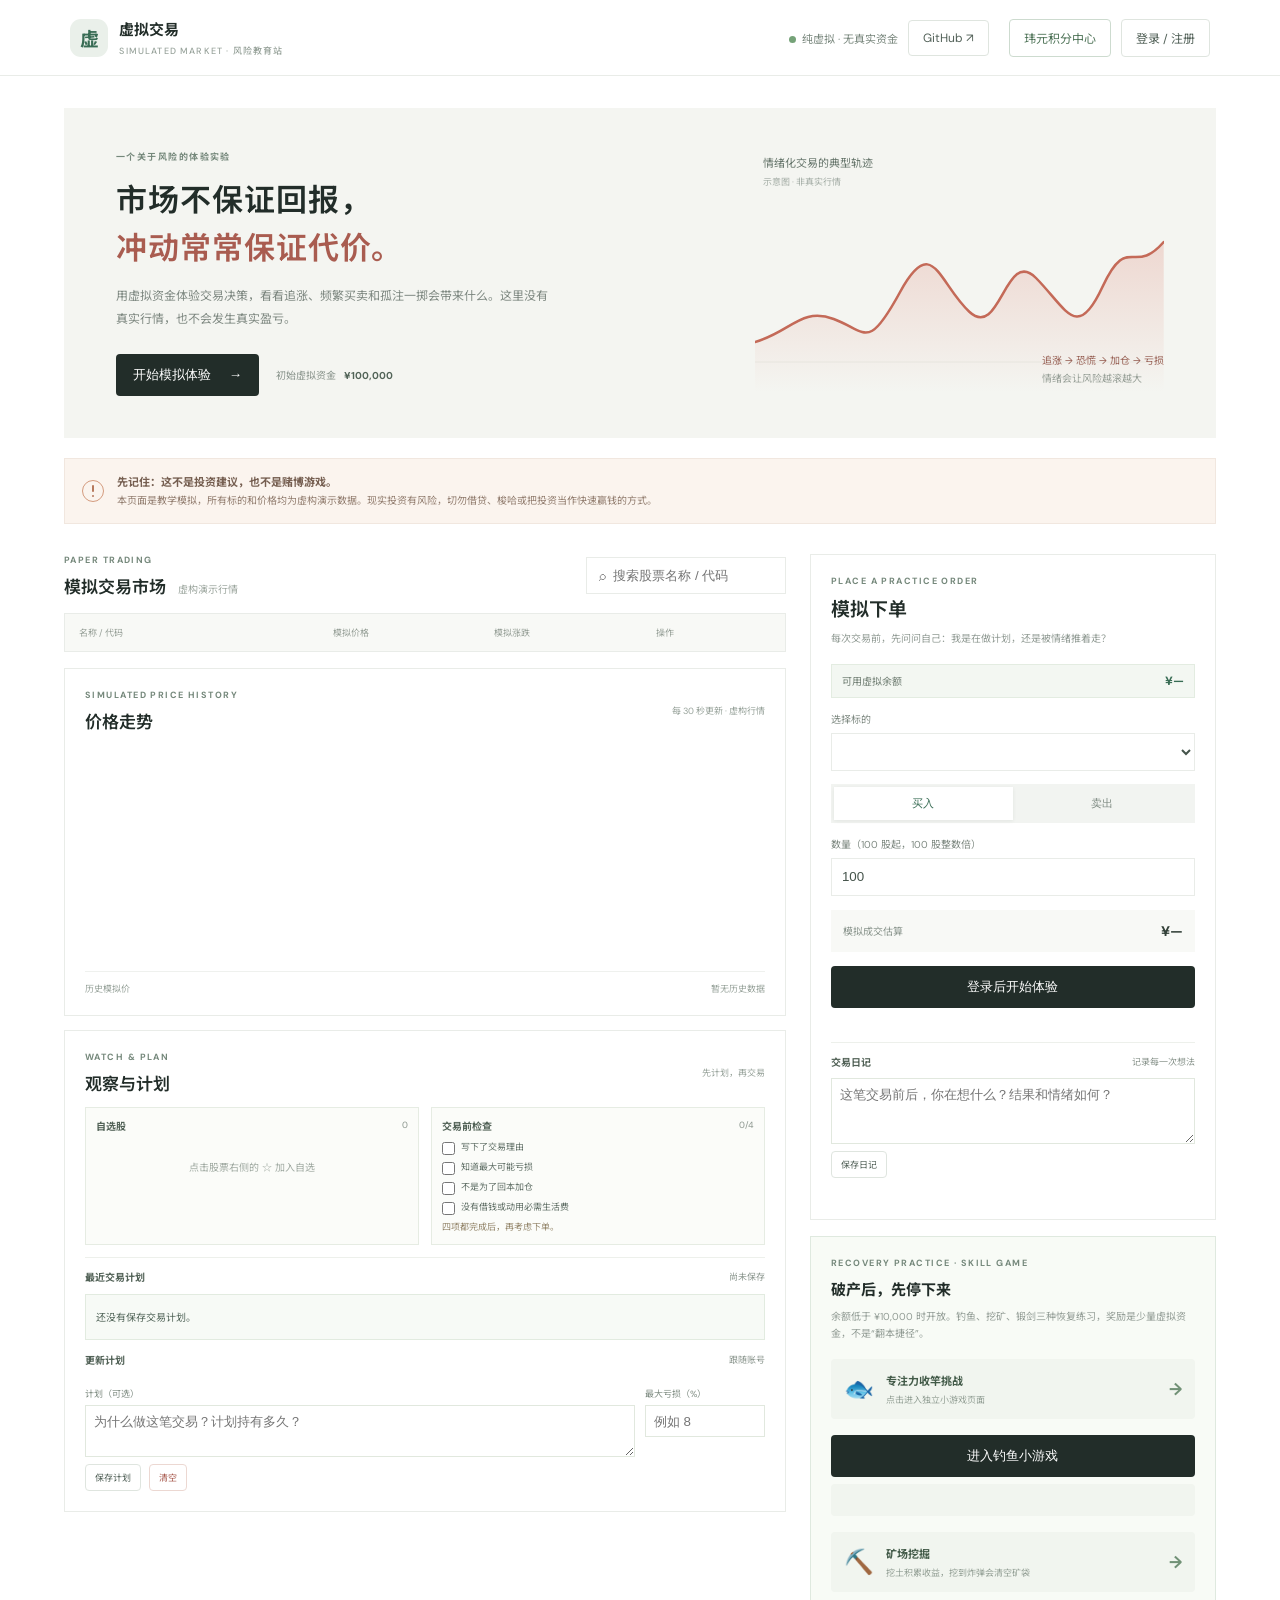
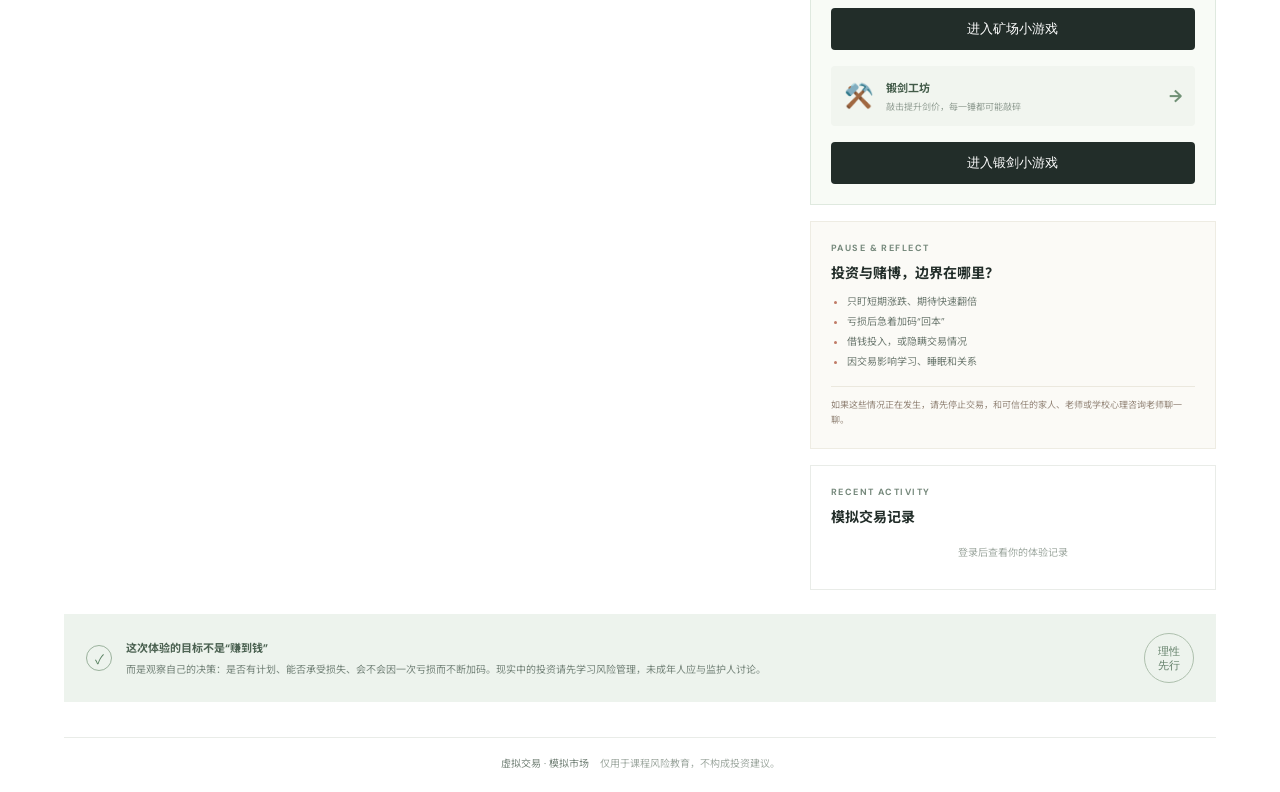
==== commit 0dd00236: "Add account trading plans and trade journal" ====
--- a/index.html
+++ b/index.html
@@ -1,10 +1,10 @@
-<!doctype html><html lang="zh-CN"><head><meta charset="utf-8"><meta name="viewport" content="width=device-width,initial-scale=1"><title>虚拟交易 · 模拟市场</title><link rel="stylesheet" href="style.css?v=ui-20261026-3"><link rel="stylesheet" href="recharge.css"></head><body><header class="top"><a class="brand"><span class="logo">虚</span><span>虚拟交易<small>SIMULATED MARKET · 风险教育站</small></span></a><div class="top-right"><span class="virtual"><i></i>纯虚拟 · 无真实资金</span><a class="outline repo-link" href="https://github.com/yjysxyz/Virtual-Trader" target="_blank" rel="noopener noreferrer" aria-label="在新标签页打开本项目 GitHub 仓库">GitHub ↗</a><span id="walletBadge" class="wallet-badge hidden"></span><span id="account"></span><span id="memberFlag" class="member-flag hidden">✦ 体验会员</span><button id="swapBtn" class="outline hidden">股票互换</button><button id="rechargeBtn" class="outline">玮元积分中心</button><button id="authBtn" class="outline">登录 / 注册</button></div></header><div id="adminBar" class="admin-bar hidden"><span>管理员工具</span><button id="adminStocksBtn" class="outline">股票管理</button><button id="adminUsersBtn" class="outline">用户管理</button></div>
+<!doctype html><html lang="zh-CN"><head><meta charset="utf-8"><meta name="viewport" content="width=device-width,initial-scale=1"><title>虚拟交易 · 模拟市场</title><link rel="stylesheet" href="style.css?v=swap-20261026-1"><link rel="stylesheet" href="recharge.css"></head><body><header class="top"><a class="brand"><span class="logo">虚</span><span>虚拟交易<small>SIMULATED MARKET · 风险教育站</small></span></a><div class="top-right"><span class="virtual"><i></i>纯虚拟 · 无真实资金</span><a class="outline repo-link" href="https://github.com/yjysxyz/Virtual-Trader" target="_blank" rel="noopener noreferrer" aria-label="在新标签页打开本项目 GitHub 仓库">GitHub ↗</a><span id="walletBadge" class="wallet-badge hidden"></span><span id="account"></span><span id="memberFlag" class="member-flag hidden">✦ 体验会员</span><button id="userCenterBtn" class="outline hidden">用户中心</button><button id="swapBtn" class="outline hidden">股票互换</button><button id="rechargeBtn" class="outline">玮元积分中心</button><button id="authBtn" class="outline">登录 / 注册</button></div></header><div id="adminBar" class="admin-bar hidden"><span>管理员工具</span><button id="adminStocksBtn" class="outline">股票管理</button><button id="adminUsersBtn" class="outline">用户管理</button></div>
 <main><section class="hero"><div class="hero-text"><div class="eyebrow">一个关于风险的体验实验</div><h1>市场不保证回报，<br><em>冲动常常保证代价。</em></h1><p>用虚拟资金体验交易决策，看看追涨、频繁买卖和孤注一掷会带来什么。这里没有真实行情，也不会发生真实盈亏。</p><div class="hero-actions"><button class="primary" id="startBtn">开始模拟体验 <span>→</span></button><span class="caption">初始虚拟资金 <b>¥100,000</b></span></div></div><div class="hero-visual"><div class="chart-label">情绪化交易的典型轨迹 <small>示意图 · 非真实行情</small></div><svg viewBox="0 0 400 180" preserveAspectRatio="none"><defs><linearGradient id="fill" x1="0" x2="0" y1="0" y2="1"><stop offset="0" stop-color="#d76e5c" stop-opacity=".22"/><stop offset="1" stop-color="#d76e5c" stop-opacity="0"/></linearGradient></defs><path d="M0 130 C35 120 45 95 77 107 S110 140 142 80 S180 72 210 100 S245 35 275 66 S315 130 340 75 S370 65 400 30 L400 180 L0 180Z" fill="url(#fill)"/><path d="M0 130 C35 120 45 95 77 107 S110 140 142 80 S180 72 210 100 S245 35 275 66 S315 130 340 75 S370 65 400 30" fill="none" stroke="#c46a58" stroke-width="2.5" stroke-linecap="round"/><line x1="0" y1="150" x2="400" y2="150" stroke="#e7e5df"/></svg><div class="chart-note">追涨 → 恐慌 → 加仓 → 亏损<br><span>情绪会让风险越滚越大</span></div></div></section>
 <div class="notice"><span class="notice-icon" aria-hidden="true"></span><div><b>先记住：这不是投资建议，也不是赌博游戏。</b><span>本页面是教学模拟，所有标的和价格均为虚构演示数据。现实投资有风险，切勿借贷、梭哈或把投资当作快速赢钱的方式。</span></div></div>
 <section class="dashboard"><div class="left"><div class="section-title"><div><div class="eyebrow">PAPER TRADING</div><h2>模拟交易市场 <small>虚构演示行情</small></h2></div><input id="search" placeholder="⌕  搜索股票名称 / 代码"></div><div class="market-table"><div class="thead"><span>名称 / 代码</span><span>模拟价格</span><span>模拟涨跌</span><span>操作</span></div><div id="stocks"></div></div>
-<div class="panel market-chart"><div class="section-title"><div><div class="eyebrow">SIMULATED PRICE HISTORY</div><h2 id="chartTitle">价格走势</h2></div><span id="chartMeta" class="chart-meta">每 30 秒更新 · 虚构行情</span></div><canvas id="priceChart" aria-label="模拟股票历史价格折线图"></canvas><div class="chart-foot"><span>历史模拟价</span><span id="chartRange">暂无历史数据</span></div></div><div class="panel portfolio"><div class="section-title"><div><div class="eyebrow">YOUR PRACTICE ACCOUNT</div><h2>我的模拟账户</h2></div><button class="text-btn" id="resetBtn">重置体验</button></div><div class="metrics"><div><small>账户总资产</small><b id="total">登录后查看</b></div><div><small>可用虚拟资金</small><b id="cash">—</b></div><div><small>持仓浮动盈亏</small><b id="profit">—</b></div></div><div id="holdings" class="holdings"></div></div></div>
-<aside class="right"><div class="panel trade"><div class="eyebrow">PLACE A PRACTICE ORDER</div><h2>模拟下单</h2><p class="hint">每次交易前，先问问自己：我是在做计划，还是被情绪推着走？</p><label>选择标的<select id="tradeStock"></select></label><div class="side-switch"><button class="selected" data-side="买入">买入</button><button data-side="卖出">卖出</button></div><label>数量（100 股起，100 股整数倍）<input type="number" id="quantity" value="100" min="100" step="100"></label><div class="estimate"><span>模拟成交估算</span><b id="estimate">¥—</b></div><button id="orderBtn" class="primary full">登录后开始体验</button><div id="tradeMsg" class="message"></div></div><div class="panel fishing" id="fishingPanel"><div class="eyebrow">RECOVERY PRACTICE · SKILL GAME</div><h3>破产后，先停下来</h3><p class="hint">余额低于 ¥10,000 时开放。钓鱼、挖矿、锻剑三种恢复练习，奖励是少量虚拟资金，不是“翻本捷径”。</p><div class="fishing-preview"><span>🐟</span><div><b>专注力收竿挑战</b><small>点击进入独立小游戏页面</small></div><strong>→</strong></div><button id="castBtn" class="primary full">进入钓鱼小游戏</button><div id="fishingMsg" class="message"></div><div class="fishing-preview"><span aria-hidden="true">⛏️</span><div><b>矿场挖掘</b><small>挖土积累收益，挖到炸弹会清空矿袋</small></div><strong aria-hidden="true">→</strong></div><button id="miningBtn" class="primary full">进入矿场小游戏</button><div id="miningMsg" class="message hidden"></div><div class="fishing-preview"><span aria-hidden="true">⚒️</span><div><b>锻剑工坊</b><small>敲击提升剑价，每一锤都可能敲碎</small></div><strong aria-hidden="true">→</strong></div><button id="forgeBtn" class="primary full">进入锻剑小游戏</button><div id="forgeMsg" class="message hidden"></div></div><div class="panel lesson"><div class="eyebrow">PAUSE & REFLECT</div><h3>投资与赌博，边界在哪里？</h3><ul><li>只盯短期涨跌、期待快速翻倍</li><li>亏损后急着加码“回本”</li><li>借钱投入，或隐瞒交易情况</li><li>因交易影响学习、睡眠和关系</li></ul><div class="lesson-foot">如果这些情况正在发生，请先停止交易，和可信任的家人、老师或学校心理咨询老师聊一聊。</div></div><div class="panel history"><div class="section-title"><div><div class="eyebrow">RECENT ACTIVITY</div><h3>模拟交易记录</h3></div></div><div id="orders" class="orders"><div class="empty">登录后查看你的体验记录</div></div></div></aside></section>
+<div class="panel market-chart"><div class="section-title"><div><div class="eyebrow">SIMULATED PRICE HISTORY</div><h2 id="chartTitle">价格走势</h2></div><span id="chartMeta" class="chart-meta">每 30 秒更新 · 虚构行情</span></div><canvas id="priceChart" aria-label="模拟股票历史价格折线图"></canvas><div class="chart-foot"><span>历史模拟价</span><span id="chartRange">暂无历史数据</span></div></div><div class="panel watch-plan"><div class="section-title"><div><div class="eyebrow">WATCH &amp; PLAN</div><h2>观察与计划</h2></div><span class="chart-meta">先计划，再交易</span></div><div class="plan-grid"><div class="plan-box"><div class="plan-head"><b>自选股</b><span id="watchCount">0</span></div><div id="watchlist" class="watchlist"><div class="empty">点击股票右侧的 ☆ 加入自选</div></div></div><div class="plan-box risk-box"><div class="plan-head"><b>交易前检查</b><span id="riskScore">0/4</span></div><label class="risk-check"><input type="checkbox" data-risk="0"> 写下了交易理由</label><label class="risk-check"><input type="checkbox" data-risk="1"> 知道最大可能亏损</label><label class="risk-check"><input type="checkbox" data-risk="2"> 不是为了回本加仓</label><label class="risk-check"><input type="checkbox" data-risk="3"> 没有借钱或动用必需生活费</label><div id="riskMsg" class="risk-msg">四项都完成后，再考虑下单。</div></div></div><div class="watch-plan-form"><div class="plan-head"><b>最近交易计划</b><span id="ucPlanSavedAt">尚未保存</span></div><div class="saved-plan"><div id="ucSavedPlanText" class="saved-plan-text">还没有保存交易计划。</div><div id="ucSavedPlanLoss" class="saved-plan-loss"></div></div><div class="plan-head" style="margin-top:12px"><b>更新计划</b><span id="planSyncStatus">跟随账号</span></div><div class="plan-form"><label class="plan-note">计划（可选）<textarea id="planNote" maxlength="300" placeholder="为什么做这笔交易？计划持有多久？"></textarea></label><label class="plan-note">最大亏损（%）<input id="planLoss" type="number" min="0" max="100" step="1" inputmode="decimal" placeholder="例如 8"></label></div><div class="plan-actions"><button id="savePlan" class="outline">保存计划</button><button id="clearPlan" class="outline danger">清空</button><span id="planSaveMsg"></span></div></div></div></div>
+<aside class="right"><div class="panel trade"><div class="eyebrow">PLACE A PRACTICE ORDER</div><h2>模拟下单</h2><p class="hint">每次交易前，先问问自己：我是在做计划，还是被情绪推着走？</p><div class="trade-balance"><span>可用虚拟余额</span><b id="tradeCash">¥—</b></div><label>选择标的<select id="tradeStock"></select></label><div class="side-switch"><button class="selected" data-side="买入">买入</button><button data-side="卖出">卖出</button></div><label>数量（100 股起，100 股整数倍）<input type="number" id="quantity" value="100" min="100" step="100"></label><div class="estimate"><span>模拟成交估算</span><b id="estimate">¥—</b></div><button id="orderBtn" class="primary full">登录后开始体验</button><div id="tradeMsg" class="message"></div><div class="trade-journal"><div class="plan-head"><b>交易日记</b><span>记录每一次想法</span></div><textarea id="journalText" maxlength="500" placeholder="这笔交易前后，你在想什么？结果和情绪如何？"></textarea><div class="journal-actions"><button type="button" class="outline" id="saveJournal">保存日记</button></div><div id="journalMsg" class="message"></div></div></div><div class="panel fishing" id="fishingPanel"><div class="eyebrow">RECOVERY PRACTICE · SKILL GAME</div><h3>破产后，先停下来</h3><p class="hint">余额低于 ¥10,000 时开放。钓鱼、挖矿、锻剑三种恢复练习，奖励是少量虚拟资金，不是“翻本捷径”。</p><div class="fishing-preview"><span>🐟</span><div><b>专注力收竿挑战</b><small>点击进入独立小游戏页面</small></div><strong>→</strong></div><button id="castBtn" class="primary full">进入钓鱼小游戏</button><div id="fishingMsg" class="message"></div><div class="fishing-preview"><span aria-hidden="true">⛏️</span><div><b>矿场挖掘</b><small>挖土积累收益，挖到炸弹会清空矿袋</small></div><strong aria-hidden="true">→</strong></div><button id="miningBtn" class="primary full">进入矿场小游戏</button><div id="miningMsg" class="message hidden"></div><div class="fishing-preview"><span aria-hidden="true">⚒️</span><div><b>锻剑工坊</b><small>敲击提升剑价，每一锤都可能敲碎</small></div><strong aria-hidden="true">→</strong></div><button id="forgeBtn" class="primary full">进入锻剑小游戏</button><div id="forgeMsg" class="message hidden"></div></div><div class="panel lesson"><div class="eyebrow">PAUSE & REFLECT</div><h3>投资与赌博，边界在哪里？</h3><ul><li>只盯短期涨跌、期待快速翻倍</li><li>亏损后急着加码“回本”</li><li>借钱投入，或隐瞒交易情况</li><li>因交易影响学习、睡眠和关系</li></ul><div class="lesson-foot">如果这些情况正在发生，请先停止交易，和可信任的家人、老师或学校心理咨询老师聊一聊。</div></div><div class="panel history"><div class="section-title"><div><div class="eyebrow">RECENT ACTIVITY</div><h3>模拟交易记录</h3></div></div><div id="orders" class="orders"><div class="empty">登录后查看你的体验记录</div></div></div></aside></section>
 <section class="takeaway"><span class="take-icon">✓</span><div><b>这次体验的目标不是“赚到钱”</b><p>而是观察自己的决策：是否有计划、能否承受损失、会不会因一次亏损而不断加码。现实中的投资请先学习风险管理，未成年人应与监护人讨论。</p></div><div class="take-stamp">理性<br>先行</div></section><footer>虚拟交易 · 模拟市场 <span>仅用于课程风险教育，不构成投资建议。</span></footer></main>
-<div class="modal hidden" id="adminStockModal"><div class="dialog"><button class="close" id="adminStockClose">×</button><div class="eyebrow">ADMIN · MARKET CONFIGURATION</div><h2>添加模拟股票</h2><p>管理员可以添加教学用模拟标的。新增股票与其他标的一样，每 30 秒随机波动；不是实时行情。</p><form id="adminStockForm"><label>股票代码<input name="code" required maxlength="16" pattern="[A-Za-z0-9]+" placeholder="例如 SIM001"></label><label>股票名称<input name="name" required minlength="2" maxlength="100" placeholder="例如 示例科技"></label><label>初始模拟价格<input name="price" type="number" required min="0.01" step="0.01" placeholder="例如 25.50"></label><label>类别<input name="category" required maxlength="50" placeholder="例如 教学模拟"></label><button class="primary full">添加到模拟市场</button><div id="adminStockMessage" class="message"></div></form></div></div><div class="modal hidden" id="swapModal"><div class="dialog swap-dialog"><button class="close" id="swapClose">×</button><div class="eyebrow">PEER STOCK SWAP</div><h2>股票互换</h2><p>用你持有的股票和另一位用户互换。数量由发起者填写；对方接受后，双方持仓自动转移。</p><form id="swapForm"><div class="swap-grid"><label>我的股票<select name="from_code" id="swapFromStock"></select></label><label>我的数量<input name="from_quantity" type="number" min="1" step="1" value="100" required></label><label>想换的股票<select name="to_code" id="swapToStock"></select></label><label>对方数量<input name="to_quantity" type="number" min="1" step="1" value="100" required></label></div><label>对方用户名<input name="to_username" maxlength="32" required placeholder="输入对方注册用户名"></label><label>留言（可选）<input name="message" maxlength="200" placeholder="例如：想换一点银行股"></label><button class="primary full">发起互换</button><div id="swapMsg" class="message"></div></form><div class="swap-list-head">我的互换请求</div><div id="swapList" class="swap-list"><div class="empty">登录后查看</div></div></div></div><div class="modal hidden" id="adminUsersModal"><div class="dialog admin-dialog"><button class="close" id="adminUsersClose">×</button><div class="eyebrow">ADMIN · USERS &amp; SWAPS</div><h2>用户与互换管理</h2><p>查看注册用户、在线状态，可踢出会话或拉黑账号；这里也会显示所有用户发起的股票互换内容。</p><div class="admin-head"><b>注册用户</b><button id="adminUsersRefresh" class="outline">刷新</button></div><div id="adminUsersMsg" class="message"></div><div class="admin-table-wrap"><table class="admin-table"><thead><tr><th>用户</th><th>邮箱</th><th>注册时间</th><th>在线</th><th>状态</th><th>操作</th></tr></thead><tbody id="adminUsersBody"></tbody></table></div><div class="admin-head"><b>股票互换记录</b></div><div id="adminSwapsList" class="swap-list"><div class="empty">暂无记录</div></div></div></div><div class="modal hidden" id="authModal"><div class="dialog"><button class="close">×</button><div class="eyebrow">JOIN THE PRACTICE</div><h2 id="authTitle">登录模拟账户</h2><p>注册即获 ¥100,000 虚拟练习资金。注册需要邮箱验证码；玮元、积分和会员都只是模拟数据，不涉及真实支付。</p><div class="tabs"><button class="active" data-mode="login">登录</button><button data-mode="register">注册</button></div><form id="authForm"><label>用户名或邮箱<input name="username" required placeholder="请输入用户名或邮箱"></label><label class="email-field hidden">邮箱<input name="email" type="email" placeholder="name@example.com"></label><div class="code-actions hidden"><button type="button" id="sendCodeBtn" class="outline">发送邮箱验证码</button><span id="codeHint" class="code-hint"></span></div><label class="code-field hidden">邮箱验证码<input name="code" inputmode="numeric" maxlength="6" autocomplete="one-time-code" placeholder="6 位数字"></label><label>密码<input name="password" type="password" minlength="6" required placeholder="至少 6 位"></label><button class="primary full">继续</button><div id="authError" class="message"></div></form></div></div>
+<div class="modal hidden" id="userCenterModal"><div class="dialog user-center-dialog"><button class="close" id="userCenterClose">×</button><div class="eyebrow">PERSONAL CENTER</div><h2>用户中心</h2><p>查看你的虚拟资产、玮元、积分、会员和持仓，也可以在这里退出登录或注销账号。</p><div class="uc-assets"><div><small>玮元</small><b id="ucWei">0</b></div><div><small>积分</small><b id="ucPoints">0</b></div><div><small>可用余额</small><b id="cash">—</b></div><div><small>账户总资产</small><b id="total">—</b></div></div><div class="uc-member" id="ucMember">普通用户</div><div class="uc-stock-head"><b>我的股票</b><span>持仓盈亏 <strong id="profit">—</strong></span><button class="text-btn" id="resetBtn">重置体验</button></div><div id="holdings" class="holdings"></div><div class="uc-plan-head"><b>已保存的交易日记</b><span id="journalCount">0 条</span></div><div id="journalList" class="journal-list"><div class="empty">还没有交易日记。交易前后都可以在右侧交易面板写下自己的想法。</div></div><div class="uc-actions"><button id="ucRecharge" class="outline">积分中心</button><button id="ucLogout" class="outline">退出登录</button><button id="ucDelete" class="outline danger">注销账号</button></div><div id="ucDeletePanel" class="uc-delete-panel hidden"><span>注销会清空全部数据且不可恢复，请输入登录密码确认：</span><input id="ucDeletePwd" type="password" autocomplete="current-password" placeholder="登录密码"><div><button id="ucDeleteConfirm" class="outline danger">确认注销</button><button id="ucCancelDelete" class="outline">取消</button></div></div><div id="ucMsg" class="message"></div></div></div><div class="modal hidden" id="adminStockModal"><div class="dialog"><button class="close" id="adminStockClose">×</button><div class="eyebrow">ADMIN · MARKET CONFIGURATION</div><h2>添加模拟股票</h2><p>管理员可以添加教学用模拟标的。新增股票与其他标的一样，每 30 秒随机波动；不是实时行情。</p><form id="adminStockForm"><label>股票代码<input name="code" required maxlength="16" pattern="[A-Za-z0-9]+" placeholder="例如 SIM001"></label><label>股票名称<input name="name" required minlength="2" maxlength="100" placeholder="例如 示例科技"></label><label>初始模拟价格<input name="price" type="number" required min="0.01" step="0.01" placeholder="例如 25.50"></label><label>类别<input name="category" required maxlength="50" placeholder="例如 教学模拟"></label><button class="primary full">添加到模拟市场</button><div id="adminStockMessage" class="message"></div></form></div></div><div class="modal hidden" id="swapModal"><div class="dialog swap-dialog"><button class="close" id="swapClose">×</button><div class="eyebrow">PEER STOCK SWAP</div><h2>股票互换</h2><p>用你持有的股票和另一位用户互换。数量由发起者填写；对方接受后，双方持仓自动转移。</p><form id="swapForm"><div class="swap-grid"><label>我的股票<select name="from_code" id="swapFromStock"></select></label><label>我的数量<input name="from_quantity" type="number" min="1" step="1" value="100" required></label><label>想换的股票<select name="to_code" id="swapToStock"></select></label><label>对方数量<input name="to_quantity" type="number" min="1" step="1" value="100" required></label></div><label>对方用户名<input name="to_username" maxlength="32" required placeholder="输入对方注册用户名"></label><label>留言（可选）<input name="message" maxlength="200" placeholder="例如：想换一点银行股"></label><button class="primary full">发起互换</button><div id="swapMsg" class="message"></div></form><div class="swap-list-head">我的互换请求</div><div id="swapList" class="swap-list"><div class="empty">登录后查看</div></div></div></div><div class="modal hidden" id="adminUsersModal"><div class="dialog admin-dialog"><button class="close" id="adminUsersClose">×</button><div class="eyebrow">ADMIN · USERS &amp; SWAPS</div><h2>用户与互换管理</h2><p>查看注册用户、在线状态，可踢出（清空账号数据，对方需重新注册）或拉黑账号；这里也会显示所有用户发起的股票互换内容。</p><div class="admin-head"><b>注册用户</b><button id="adminUsersRefresh" class="outline">刷新</button></div><div id="adminUsersMsg" class="message"></div><div class="admin-table-wrap"><table class="admin-table"><thead><tr><th>用户</th><th>邮箱</th><th>注册时间</th><th>在线</th><th>状态</th><th>操作</th></tr></thead><tbody id="adminUsersBody"></tbody></table></div><div class="admin-head"><b>股票互换记录</b></div><div id="adminSwapsList" class="swap-list"><div class="empty">暂无记录</div></div></div></div><div class="modal hidden" id="authModal"><div class="dialog"><button class="close">×</button><div class="eyebrow">JOIN THE PRACTICE</div><h2 id="authTitle">登录模拟账户</h2><p>注册即获 ¥100,000 虚拟练习资金。注册需要邮箱验证码；玮元、积分和会员都只是模拟数据，不涉及真实支付。</p><div class="tabs"><button class="active" data-mode="login">登录</button><button data-mode="register">注册</button></div><form id="authForm"><label>用户名或邮箱<input name="username" required placeholder="请输入用户名或邮箱"></label><label class="email-field hidden">邮箱<input name="email" type="email" placeholder="name@example.com"></label><div class="code-actions hidden"><button type="button" id="sendCodeBtn" class="outline">发送邮箱验证码</button><span id="codeHint" class="code-hint"></span></div><label class="code-field hidden">邮箱验证码<input name="code" inputmode="numeric" maxlength="6" autocomplete="one-time-code" placeholder="6 位数字"></label><label>密码<input name="password" type="password" minlength="6" required placeholder="至少 6 位"></label><button class="primary full">继续</button><div id="authError" class="message"></div></form></div></div>
 <div class="modal hidden" id="rechargeModal"><div class="dialog recharge-dialog"><button class="close recharge-close">×</button><div class="eyebrow">SIMULATED WALLET</div><h2>玮元积分中心</h2><p>玮元、积分与会员仅供课堂模拟体验，不可充值真实货币、提现或兑换现金。</p><div class="wallet-summary"><div><small>可用玮元</small><b id="walletBalance">0</b></div><div><small>当前积分</small><b id="pointsBalance">0</b></div><div><small>会员状态</small><b id="membershipStatus">普通用户</b></div></div><div class="points-cash"><div class="points-cash-info"><b>积分换虚拟余额</b><small>1 玮元 = 10 积分；1 积分 = ¥<span id="pointsCashRate">10</span>（会员额外 +10%） · 当前 <span id="pointsCashBalance">0</span> 积分</small></div><div class="points-cash-form"><label for="pointsCashInput">请输入积分</label><input id="pointsCashInput" type="number" min="1" step="1" inputmode="numeric" aria-describedby="pointsCashHint"><button id="pointsCashBtn" class="outline">兑换余额</button></div><div id="pointsCashHint" class="points-cash-hint">请输入你想兑换的积分</div><div id="pointsCashMsg" class="message"></div></div><div class="tabs recharge-tabs"><button class="active" data-kind="wei">玮元补给</button><button data-kind="points">积分兑换</button><button data-kind="member">会员兑换</button></div><div id="packageList" class="package-list"></div><button id="buyPackageBtn" class="primary full" disabled>选择一项套餐</button><div id="rechargeMessage" class="message"></div><div class="history-title">最近模拟记录</div><div id="rechargeHistory" class="recharge-history"><div class="empty">暂无记录</div></div><div class="mock-note">新注册账户获得 2,000 玮元体验余额。兑换比例：1 玮元 = 10 积分 = 100 虚拟余额；每天可领取一次 500 玮元模拟补给，兑换积分或会员会扣除虚拟玮元，不涉及真实支付。</div></div></div>
-<script src="app.js?v=ui-20261026-3"></script></body></html>
+<script src="app.js?v=swap-20261026-2"></script></body></html>
--- a/style.css
+++ b/style.css
@@ -78,4 +78,95 @@
 .admin-bar .outline{padding:6px 10px;font-size:10px;white-space:nowrap}
 .points-cash-form label{font-size:9px;color:#8a7a5a;white-space:nowrap;align-self:center}
 @media(max-width:800px){.top{height:auto;min-height:67px;padding-top:8px;padding-bottom:8px}.admin-bar{padding-left:17px;padding-right:17px}}
+
+/* 交易余额、市场滚动与用户中心 */
+.trade-balance{display:flex;align-items:center;justify-content:space-between;gap:8px;background:#f3f7f2;border:1px solid #e3ece1;padding:8px 10px;margin:10px 0 2px;font-size:10px;color:#6f7d72}
+.trade-balance b{font-size:12px;color:#386c54}
+.market-table #stocks{max-height:430px;overflow-y:auto;overscroll-behavior:contain;scrollbar-width:thin;scrollbar-color:#c9d4ca #f3f5f1}
+.market-table #stocks::-webkit-scrollbar{width:7px}
+.market-table #stocks::-webkit-scrollbar-thumb{background:#c9d4ca;border-radius:8px}
+.market-table #stocks::-webkit-scrollbar-track{background:#f3f5f1}
+.stock-actions button{white-space:nowrap}
+.stock-actions .watch-star{min-width:24px;padding:4px 5px;border:1px solid #e5ddc8;background:#fbf8ef;color:#a68a52;font-size:13px;line-height:1}
+.stock-actions .watch-star.active{color:#b67b24;background:#fbf0d4;border-color:#e8cf9a}
+.user-center-dialog{width:min(620px,100%);max-height:90vh;overflow:auto}
+.uc-assets{display:grid;grid-template-columns:repeat(2,1fr);gap:8px;background:#f5f7f3;border:1px solid #e5ece3;padding:12px;margin:14px 0 8px}
+.uc-assets small,.uc-assets b{display:block}
+.uc-assets small{font-size:9px;color:#8a968c;margin-bottom:5px}
+.uc-assets b{font-size:15px;color:#34463a}
+.uc-member{font-size:9px;color:#8a672a;background:#fbf2d8;border:1px solid #ead69e;padding:5px 8px;margin-bottom:12px}
+.uc-stock-head{display:flex;align-items:center;justify-content:space-between;gap:8px;border-top:1px solid #edf0eb;padding-top:11px;margin-top:4px;font-size:10px;color:#617067}
+.uc-stock-head>span{color:#8b968e;font-size:9px;margin-left:auto}
+.uc-stock-head strong{color:#386c54}
+.uc-stock-head .text-btn{padding:5px 7px;font-size:9px}
+#holdings{max-height:220px;overflow:auto}
+.uc-actions{display:flex;flex-wrap:wrap;gap:7px;margin-top:14px;border-top:1px solid #edf0eb;padding-top:12px}
+.uc-actions .outline{padding:7px 10px;font-size:10px}
+.uc-actions .danger{color:#a95c50;border-color:#ecd8d2}
+.uc-delete-panel{background:#fdf6f3;border:1px solid #ecd8d2;padding:10px;margin-top:10px;font-size:9px;line-height:1.6;color:#8f625a}
+.uc-delete-panel span{display:block;margin-bottom:7px}
+.uc-delete-panel input{width:100%;height:32px;border:1px solid #e3cfc8;background:#fff;padding:0 8px;font:11px inherit;margin:0}
+.uc-delete-panel>div{display:flex;gap:6px;margin-top:7px}
+.uc-delete-panel .outline{padding:6px 9px;font-size:9px}
+@media(max-width:600px){.uc-assets{grid-template-columns:1fr 1fr}.uc-stock-head{flex-wrap:wrap}.uc-stock-head>span{margin-left:0}}
+
+/* 观察与计划 */
+.watch-plan{margin-top:14px}
+.plan-grid{display:grid;grid-template-columns:1fr 1fr;gap:12px;margin-top:12px}
+.plan-box{border:1px solid #e6ece3;background:#fbfcf9;padding:10px}
+.plan-head{display:flex;align-items:center;justify-content:space-between;gap:8px;margin-bottom:8px;font-size:10px;color:#526257}
+.plan-head span{font-size:9px;color:#8b968e}
+.watchlist{max-height:150px;overflow:auto}
+.watch-item{display:flex;align-items:center;gap:6px;border-bottom:1px dashed #e8ede5;padding:7px 0;font-size:10px}
+.watch-item:last-child{border-bottom:0}
+.watch-open{flex:1;min-width:0;text-align:left;border:0;background:transparent;padding:0;cursor:pointer;font:inherit;color:#34463a}
+.watch-open b{display:block;font-size:10px;white-space:nowrap;overflow:hidden;text-overflow:ellipsis}
+.watch-open small{display:block;color:#8b968e;font-size:8px;margin-top:2px}
+.watch-price{font-size:10px;color:#4d6254;white-space:nowrap}
+.watch-remove{border:0;background:transparent;color:#b07b6c;font-size:13px;line-height:1;cursor:pointer;padding:2px}
+.risk-check{display:flex;align-items:flex-start;gap:6px;margin:0 0 6px;font-size:9px;line-height:1.4;color:#617067;cursor:pointer}
+.risk-check input{width:auto;height:auto;margin:1px 0 0;accent-color:#4f866e;flex:0 0 auto}
+.risk-msg{font-size:9px;color:#94866b;line-height:1.5;margin-top:5px}
+.risk-msg.ok{color:#386c54}
+.plan-note{display:block;margin:12px 0 0;font-size:9px;color:#7f8c82}
+.plan-note textarea{display:block;width:100%;min-height:52px;margin-top:5px;border:1px solid #e1e8de;background:#fff;padding:7px 8px;font:10px/1.5 inherit;color:#4b553f;resize:vertical;box-sizing:border-box}
+.plan-form{display:grid;grid-template-columns:minmax(0,1fr) 120px;gap:10px;align-items:start}
+.plan-form .plan-note{margin-top:12px}
+.plan-note input{display:block;width:100%;height:32px;margin-top:5px;border:1px solid #e1e8de;background:#fff;padding:0 8px;font:10px inherit;color:#4b553f;box-sizing:border-box}
+.saved-plan{background:#f7faf6;border:1px solid #e2ebe0;padding:9px 10px;margin-top:10px}
+.saved-plan-head{display:flex;align-items:center;justify-content:space-between;gap:8px;font-size:9px;color:#617067}
+.saved-plan-head b{font-size:10px;color:#4c6252}
+.saved-plan-head span{font-size:8px;color:#94a096}
+.saved-plan-text{font-size:10px;line-height:1.6;color:#53665a;margin-top:6px;white-space:pre-wrap;word-break:break-word}
+.saved-plan-loss{font-size:9px;color:#9a7152;margin-top:4px}
+.saved-plan-note{font-size:8px;color:#9aa69c;margin-top:6px}
+.plan-actions .danger{color:#a95c50;border-color:#ecd8d2}
+.plan-moved{font-size:9px;color:#8b968e;background:#f7f9f5;border:1px dashed #dfe7db;padding:8px 9px;margin-top:10px;line-height:1.5}
+.uc-plan-head{display:flex;align-items:center;justify-content:space-between;gap:8px;border-top:1px solid #edf0eb;padding-top:11px;margin-top:13px;font-size:10px;color:#526257}
+.uc-plan-head span{font-size:8px;color:#9aa69c}
+@media(max-width:700px){.plan-form{grid-template-columns:1fr}.plan-form .plan-note{margin-top:8px}}
+.plan-actions{display:flex;align-items:center;gap:8px;margin-top:7px}
+.plan-actions .outline{padding:6px 9px;font-size:9px}
+#planSaveMsg{font-size:9px;color:#386c54}
+@media(max-width:700px){.plan-grid{grid-template-columns:1fr}}
 .repo-link{text-decoration:none;white-space:nowrap}
+
+/* 交易面板内计划与日记 */
+.trade-plan,.trade-journal{border-top:1px solid #edf0eb;margin-top:13px;padding-top:11px}
+.watch-plan-form{border-top:1px solid #edf0eb;margin-top:12px;padding-top:11px}
+.trade-plan .plan-form{grid-template-columns:1fr;gap:0}
+.trade-plan .plan-form .plan-note{margin-top:9px}
+.trade-plan .plan-note textarea{min-height:56px}
+.trade-plan .plan-actions{margin-top:7px}
+#journalText{display:block;width:100%;min-height:66px;margin-top:9px;border:1px solid #e1e8de;background:#fff;padding:7px 8px;font:10px/1.5 inherit;color:#4b553f;resize:vertical;box-sizing:border-box}
+.journal-actions{display:flex;gap:6px;margin-top:7px;flex-wrap:wrap}
+.journal-actions .outline{padding:6px 9px;font-size:9px}
+.journal-feed{margin-top:14px}
+.journal-list{max-height:260px;overflow:auto;margin-top:10px}
+.journal-entry{border-bottom:1px dashed #e8ede5;padding:8px 0;font-size:10px;line-height:1.55;color:#53665a}
+.journal-entry:last-child{border-bottom:0}
+.journal-entry-head{display:flex;align-items:center;gap:6px;margin-bottom:3px}
+.journal-phase{font-size:8px;padding:2px 5px;border-radius:3px;background:#eef4ec;color:#4d7861}
+.journal-phase.after{background:#fbf2df;color:#9a6c2c}
+.journal-entry time{font-size:8px;color:#9aa69c;margin-left:auto}
+.journal-entry p{margin:0;white-space:pre-wrap;word-break:break-word}
